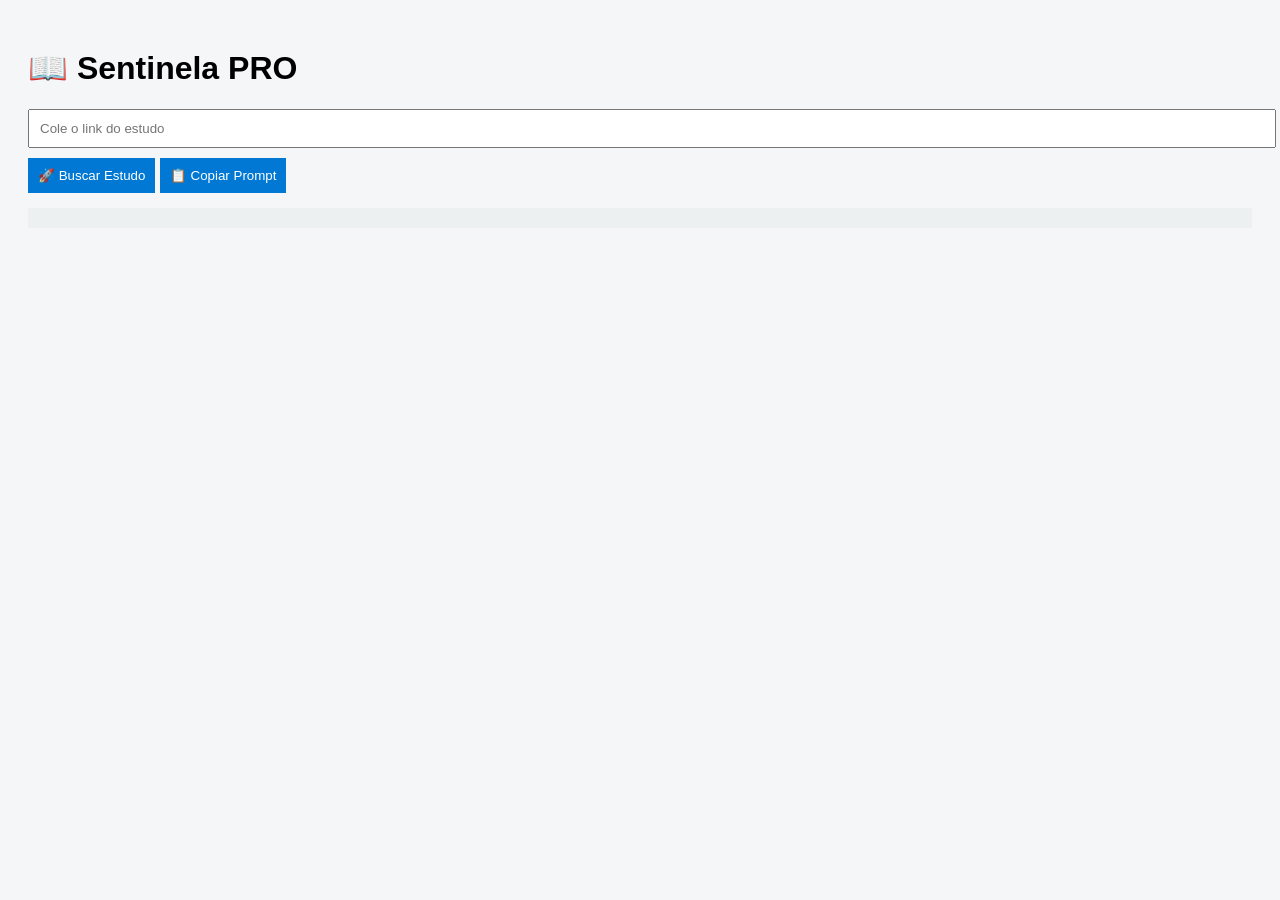
==== index.html @ 5e66b0d7 "Add files via upload" ====
<!DOCTYPE html>
<html lang="pt-BR">
<head>
  <meta charset="UTF-8">
  <title>Sentinela PRO</title>
  <link rel="stylesheet" href="style.css">
</head>
<body>

<h1>📖 Sentinela PRO</h1>

<input type="text" id="link" placeholder="Cole o link do estudo">

<button onclick="buscar()">🚀 Buscar Estudo</button>
<button onclick="copiar()">📋 Copiar Prompt</button>

<pre id="resultado"></pre>

<script src="script.js"></script>
</body>
</html>
---- style.css ----
body {
  font-family: Arial;
  padding: 20px;
  background: #f4f6f8;
}

input {
  width: 100%;
  padding: 10px;
}

button {
  margin-top: 10px;
  padding: 10px;
  background: #0078d4;
  color: white;
  border: none;
}

pre {
  background: #ecf0f1;
  padding: 10px;
  margin-top: 15px;
  white-space: pre-wrap;
}
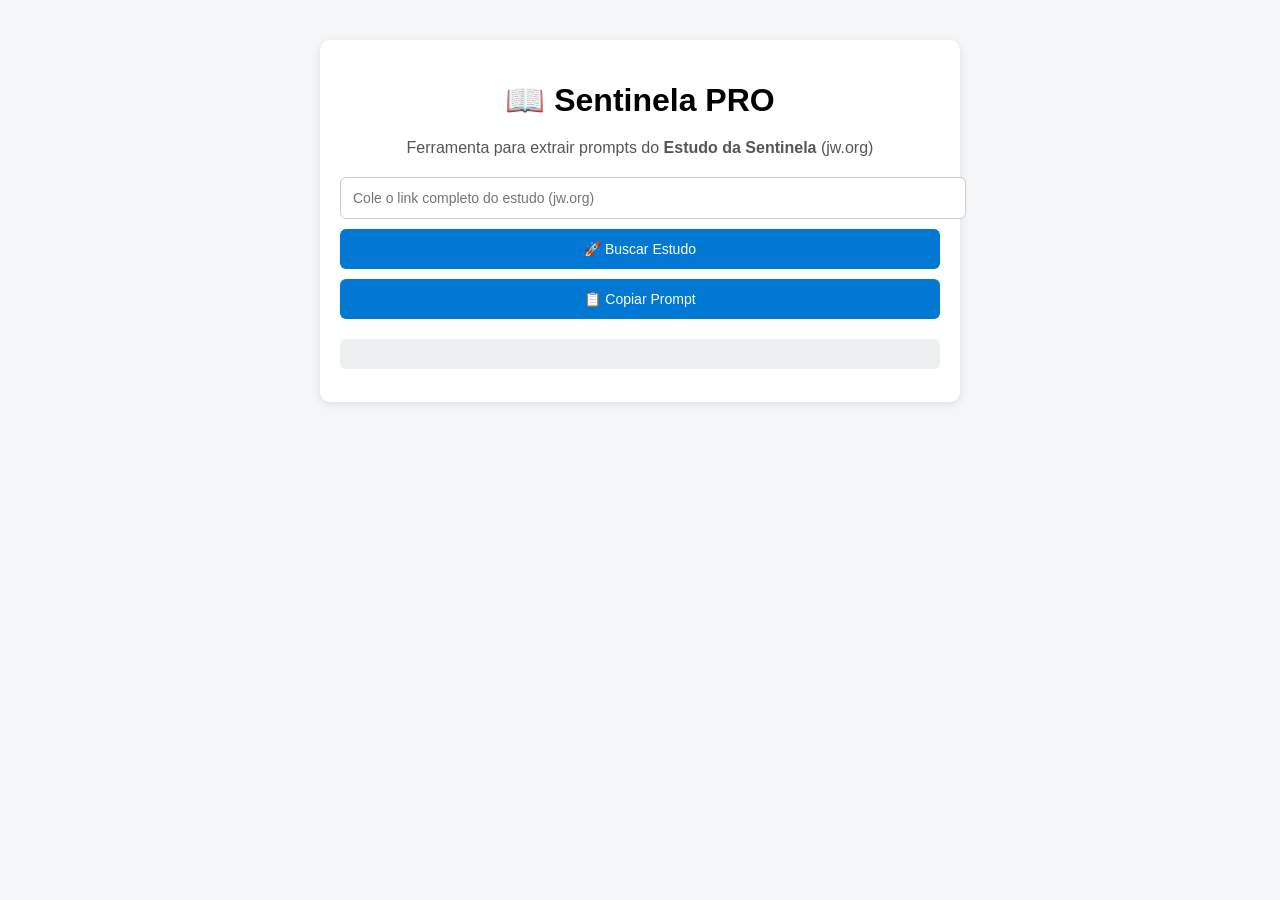
==== commit bcdfb601: "Update index.html" ====
--- a/index.html
+++ b/index.html
@@ -2,20 +2,36 @@
 <html lang="pt-BR">
 <head>
   <meta charset="UTF-8">
+  <meta name="viewport" content="width=device-width, initial-scale=1.0">
   <title>Sentinela PRO</title>
   <link rel="stylesheet" href="style.css">
 </head>
+
 <body>
 
-<h1>📖 Sentinela PRO</h1>
+  <main class="container">
 
-<input type="text" id="link" placeholder="Cole o link do estudo">
+    <h1>📖 Sentinela PRO</h1>
+    <p style="text-align:center; color:#555; margin-bottom:20px;">
+      Ferramenta para extrair prompts do <strong>Estudo da Sentinela</strong> (jw.org)
+    </p>
 
-<button onclick="buscar()">🚀 Buscar Estudo</button>
-<button onclick="copiar()">📋 Copiar Prompt</button>
+    <div class="input-area">
+      <input type="text" id="link" placeholder="Cole o link completo do estudo (jw.org)">
+    </div>
 
-<pre id="resultado"></pre>
+    <div class="buttons">
+      <button onclick="buscar()">🚀 Buscar Estudo</button>
+      <button onclick="copiar()">📋 Copiar Prompt</button>
+    </div>
 
-<script src="script.js"></script>
+    <div class="resultado-area">
+      <pre id="resultado"></pre>
+    </div>
+
+  </main>
+
+  <script src="script.js"></script>
+
 </body>
-</html>+</html>
--- a/style.css
+++ b/style.css
@@ -1,25 +1,57 @@
 body {
-  font-family: Arial;
-  padding: 20px;
+  font-family: Arial, sans-serif;
   background: #f4f6f8;
+  margin: 0;
 }
 
+/* Container central */
+.container {
+  max-width: 600px;
+  margin: 40px auto;
+  padding: 20px;
+  background: white;
+  border-radius: 10px;
+  box-shadow: 0 2px 10px rgba(0,0,0,0.1);
+}
+
+/* Título */
+h1 {
+  text-align: center;
+  margin-bottom: 20px;
+}
+
+/* Input */
 input {
   width: 100%;
-  padding: 10px;
+  padding: 12px;
+  border-radius: 6px;
+  border: 1px solid #ccc;
+  font-size: 14px;
 }
 
+/* Botões */
 button {
   margin-top: 10px;
-  padding: 10px;
+  padding: 12px;
+  width: 100%;
   background: #0078d4;
   color: white;
   border: none;
+  border-radius: 6px;
+  cursor: pointer;
+  font-size: 14px;
 }
 
+/* Efeito hover 🔥 */
+button:hover {
+  background: #005fa3;
+}
+
+/* Área resultado */
 pre {
   background: #ecf0f1;
-  padding: 10px;
-  margin-top: 15px;
+  padding: 15px;
+  margin-top: 20px;
   white-space: pre-wrap;
-}+  border-radius: 6px;
+}
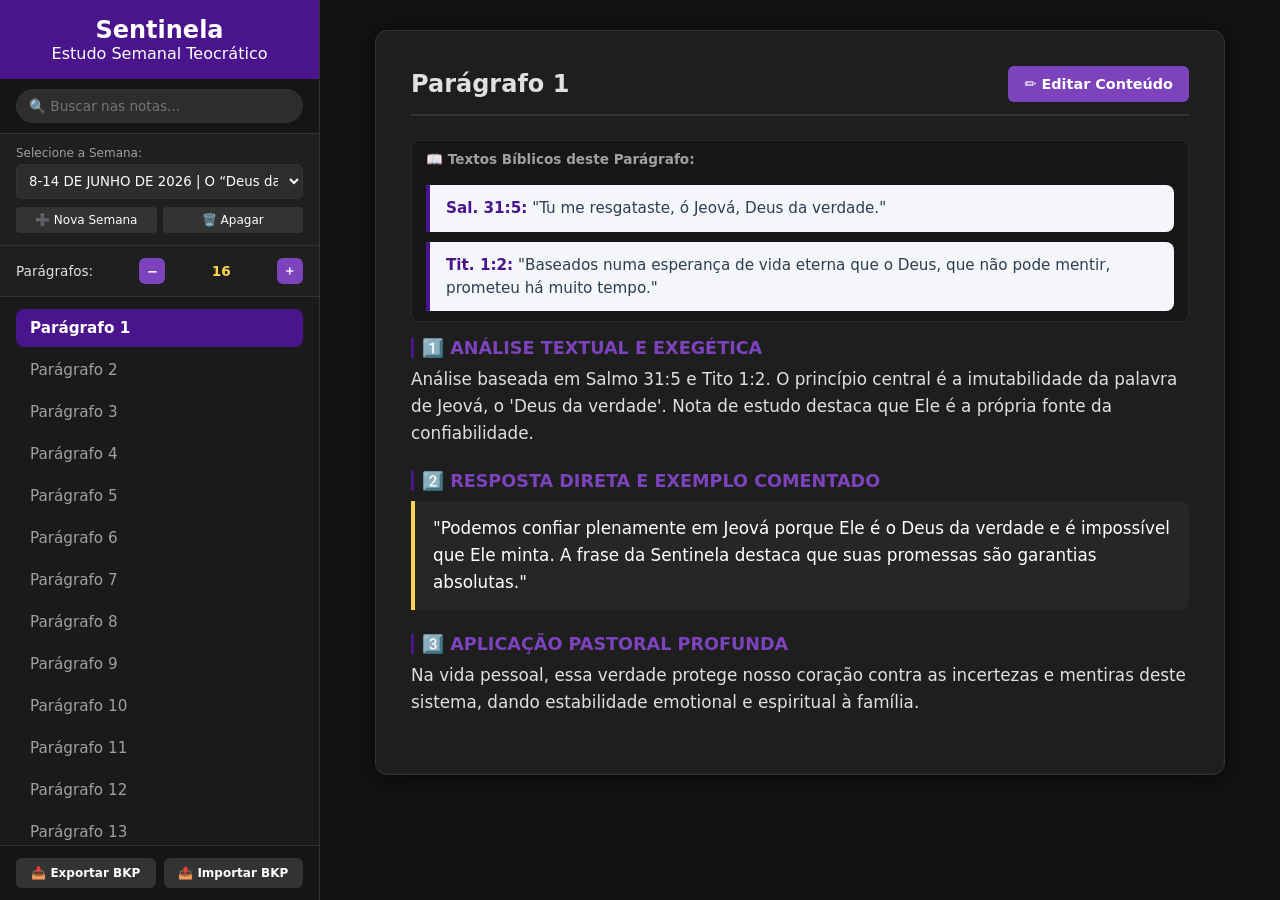
==== commit 29460ee3: "Add files via upload" ====
--- a/index.html
+++ b/index.html
@@ -1,37 +1,180 @@
-<!DOCTYPE html>
-<html lang="pt-BR">
-<head>
-  <meta charset="UTF-8">
-  <meta name="viewport" content="width=device-width, initial-scale=1.0">
-  <title>Sentinela PRO</title>
-  <link rel="stylesheet" href="style.css">
-</head>
-
-<body>
-
-  <main class="container">
-
-    <h1>📖 Sentinela PRO</h1>
-    <p style="text-align:center; color:#555; margin-bottom:20px;">
-      Ferramenta para extrair prompts do <strong>Estudo da Sentinela</strong> (jw.org)
-    </p>
-
-    <div class="input-area">
-      <input type="text" id="link" placeholder="Cole o link completo do estudo (jw.org)">
-    </div>
-
-    <div class="buttons">
-      <button onclick="buscar()">🚀 Buscar Estudo</button>
-      <button onclick="copiar()">📋 Copiar Prompt</button>
-    </div>
-
-    <div class="resultado-area">
-      <pre id="resultado"></pre>
-    </div>
-
-  </main>
-
-  <script src="script.js"></script>
-
-</body>
-</html>
+<!DOCTYPE html>
+<html lang="pt-BR">
+<head>
+    <meta charset="UTF-8">
+    <meta name="viewport" content="width=device-width, initial-scale=1.0">
+    <title>Gerenciador Supremo da Sentinela com Links Bíblicos</title>
+    <link rel="stylesheet" href="style.css">
+</head>
+<body>
+    <div class="app-container">
+        <!-- Menu Lateral -->
+        <aside class="sidebar">
+            <div class="sidebar-header">
+                <h2>Sentinela</h2>
+                <p>Estudo Semanal Teocrático</p>
+            </div>
+            
+            <!-- Busca Integrada -->
+            <div class="search-box">
+                <input type="text" id="input-search" placeholder="🔍 Buscar nas notas...">
+            </div>
+            
+            <!-- Controle de Semanas -->
+            <div class="weeks-manager">
+                <label for="select-week">Selecione a Semana:</label>
+                <select id="select-week">
+                    <!-- Gerado Dinamicamente -->
+                </select>
+                <div class="week-actions">
+                    <button id="btn-add-week" class="btn-action">➕ Nova Semana</button>
+                    <button id="btn-del-week" class="btn-action btn-action-danger">🗑️ Apagar</button>
+                </div>
+            </div>
+
+            <!-- Controle de Parágrafos da Semana -->
+            <div class="paragraphs-count-control">
+                <span>Parágrafos:</span>
+                <button id="btn-remove-p" class="btn-p-step">−</button>
+                <span id="label-total-p">0</span>
+                <button id="btn-add-p" class="btn-p-step">＋</button>
+            </div>
+            
+            <!-- Links dos Parágrafos -->
+            <nav class="sidebar-menu">
+                <ul id="paragraph-list">
+                    <!-- Gerado dinamicamente -->
+                </ul>
+                <ul class="special-menu">
+                    <li><a href="#" class="nav-link special-link" id="link-recap">📋 Recapitulação Final</a></li>
+                </ul>
+            </nav>
+
+            <!-- Ações de Backup Geral -->
+            <div class="backup-zone">
+                <button id="btn-export" class="btn btn-secondary">📥 Exportar BKP</button>
+                <button id="btn-import" class="btn btn-secondary">📤 Importar BKP</button>
+                <input type="file" id="import-file" accept=".json" style="display: none;">
+            </div>
+        </aside>
+
+        <!-- Área de Conteúdo Principal -->
+        <main class="content-area">
+            <!-- 1. MODO DE VISUALIZAÇÃO -->
+            <article id="view-mode" class="content-card">
+                <div class="card-header">
+                    <h2 id="view-title">Parágrafo X</h2>
+                    <button id="btn-edit-mode" class="btn btn-primary">✏️ Editar Conteúdo</button>
+                </div>
+                
+                <!-- Painel de Referências Bíblicas Rápidas -->
+                <div id="view-bible-container" class="bible-references-box hidden">
+                    <span class="bible-label">📖 Textos Bíblicos deste Parágrafo:</span>
+                    <div id="view-bible-badges"></div>
+                </div>
+
+                <!-- Imagem e seu Comentário Exclusivo -->
+                <div id="view-image-container" class="paragraph-image-box hidden">
+                    <img id="view-paragraph-img" src="" alt="Ilustração do parágrafo">
+                    <div id="view-image-comment" class="image-comment-text"></div>
+                </div>
+
+                <!-- Tags de Parágrafos Vinculados -->
+                <div id="view-linked-box" class="linked-badge-container hidden">
+                    <span class="linked-label">🔗 Parágrafos Relacionados:</span>
+                    <div id="view-linked-badges"></div>
+                </div>
+
+                <div id="view-html-content">
+                    <!-- Conteúdo dinâmico -->
+                </div>
+            </article>
+
+            <!-- 2. MODO DE EDIÇÃO (FORMULÁRIO) -->
+            <article id="edit-mode" class="content-card hidden">
+                <div class="card-header">
+                    <h2>Editando <span id="edit-paragraph-num">X</span></h2>
+                    <div class="header-buttons">
+                        <button id="btn-save" class="btn btn-success">💾 Salvar</button>
+                        <button id="btn-cancel" class="btn btn-danger">❌ Cancelar</button>
+                    </div>
+                </div>
+                
+                <form id="edit-form" onsubmit="event.preventDefault();">
+                    <div id="fields-paragraph-only">
+                        <div class="form-row">
+                            <div class="form-group flex-2">
+                                <label for="input-image-url">🖼️ Link da Imagem (JW.org):</label>
+                                <input type="url" id="input-image-url" placeholder="https://assets.jw.org/...">
+                            </div>
+                            <div class="form-group flex-1">
+                                <label for="input-linked-p">🔗 Vincular a outro Parágrafo:</label>
+                                <input type="text" id="input-linked-p" placeholder="Ex: 3, 5, 12">
+                            </div>
+                        </div>
+
+                        <!-- Campo: Painel de Textos Rápidos -->
+                        <div class="form-group">
+                            <label for="input-bible-refs">📖 TEXTOS BÍBLICOS DO PARÁGRAFO (Separe por vírgulas):</label>
+                            <input type="text" id="input-bible-refs" placeholder="Ex: Salmo 34:18, 2 Corintios 12:9, Tiago 1:2">
+                        </div>
+
+                        <div class="form-group">
+                            <label for="input-image-comment">💬 COMENTÁRIO EXCLUSIVO DA IMAGEM / ILUSTRAÇÃO:</label>
+                            <textarea id="input-image-comment" rows="2" placeholder="O que responder sobre esta imagem específica?"></textarea>
+                        </div>
+
+                        <div class="form-group">
+                            <label for="input-textual">1️⃣ ANÁLISE TEXTUAL E EXEGÉTICA (Notas dos links bíblicos):</label>
+                            <textarea id="input-textual" rows="4"></textarea>
+                        </div>
+                        
+                        <div class="form-group">
+                            <label for="input-resposta">2️⃣ RESPOSTA DIRETA (Comentário sintetizado para levantar a mão):</label>
+                            <textarea id="input-resposta" rows="3" maxlength="400"></textarea>
+                            <span id="char-counter" class="counter-text">0 / 400 caracteres</span>
+                        </div>
+                        
+                        <div class="form-group">
+                            <label for="input-pastoral">3️⃣ APLICAÇÃO PASTORAL PROFUNDA:</label>
+                            <textarea id="input-pastoral" rows="4"></textarea>
+                        </div>
+                    </div>
+
+                    <!-- Campo: Painel de Textos Rápidos -->
+                    <div class="form-group">
+                        <label for="input-bible-refs">📖 TEXTOS BÍBLICOS DO PARÁGRAFO (Separe por vírgulas):</label>
+                        <input type="text" id="input-bible-refs" placeholder="Ex: Salmo 34:18, 2 Coríntios 12:9, Tiago 1:2">
+                    </div>
+
+                    <!-- NOVO CAMPO ADICIONADO ABAIXO -->
+                    <div class="form-group">
+                        <label for="input-bible-transcription">✍️ TRANSCRIÇÃO DA TNM DE ESTUDO (Opcional - Caso use um texto novo):</label>
+                        <textarea id="input-bible-transcription" rows="2" placeholder="Se colocou um texto novo acima, cole a transcrição fiel dele aqui..."></textarea>
+                    </div>
+
+                    <!-- Campos exclusivos da Recapitulação -->
+                    <div id="fields-recap-only" class="hidden">
+                        <div class="form-group recap-group">
+                            <label>❓ PERGUNTA DE RECAPITULAÇÃO 1:</label>
+                            <input type="text" id="recap-q1" placeholder="Digite a pergunta de recapitulação 1">
+                            <textarea id="recap-a1" rows="3" placeholder="Sua resposta condensada para a pergunta 1..."></textarea>
+                        </div>
+                        <div class="form-group recap-group">
+                            <label>❓ PERGUNTA DE RECAPITULAÇÃO 2:</label>
+                            <input type="text" id="recap-q2" placeholder="Digite a pergunta de recapitulação 2">
+                            <textarea id="recap-a2" rows="3" placeholder="Sua resposta condensada para a pergunta 2..."></textarea>
+                        </div>
+                        <div class="form-group recap-group">
+                            <label>❓ PERGUNTA DE RECAPITULAÇÃO 3:</label>
+                            <input type="text" id="recap-q3" placeholder="Digite a pergunta de recapitulação 3">
+                            <textarea id="recap-a3" rows="3" placeholder="Sua resposta condensada para a pergunta 3..."></textarea>
+                        </div>
+                    </div>
+                </form>
+            </article>
+        </main>
+    </div>
+    <script src="script.js"></script>
+</body>
+</html>
--- a/style.css
+++ b/style.css
@@ -1,57 +1,152 @@
-body {
-  font-family: Arial, sans-serif;
-  background: #f4f6f8;
-  margin: 0;
-}
-
-/* Container central */
-.container {
-  max-width: 600px;
-  margin: 40px auto;
-  padding: 20px;
-  background: white;
-  border-radius: 10px;
-  box-shadow: 0 2px 10px rgba(0,0,0,0.1);
-}
-
-/* Título */
-h1 {
-  text-align: center;
-  margin-bottom: 20px;
-}
-
-/* Input */
-input {
-  width: 100%;
-  padding: 12px;
-  border-radius: 6px;
-  border: 1px solid #ccc;
-  font-size: 14px;
-}
-
-/* Botões */
-button {
-  margin-top: 10px;
-  padding: 12px;
-  width: 100%;
-  background: #0078d4;
-  color: white;
-  border: none;
-  border-radius: 6px;
-  cursor: pointer;
-  font-size: 14px;
-}
-
-/* Efeito hover 🔥 */
-button:hover {
-  background: #005fa3;
-}
-
-/* Área resultado */
-pre {
-  background: #ecf0f1;
-  padding: 15px;
-  margin-top: 20px;
-  white-space: pre-wrap;
-  border-radius: 6px;
-}
+:root {
+    --primary-color: #4a148c;
+    --primary-light: #7c43bd;
+    --bg-dark: #121212;
+    --bg-card: #1e1e1e;
+    --bg-sidebar: #1a1a1a;
+    --text-main: #e0e0e0;
+    --text-muted: #a0a0a0;
+    --accent: #ffd54f;
+    --quote-bg: #262626;
+    --border-color: #333333;
+    --success: #2e7d32;
+    --danger: #c62828;
+    --input-bg: #2d2d2d;
+    --bible-blue: #1565c0;
+}
+
+* { margin: 0; padding: 0; box-sizing: border-box; font-family: 'Segoe UI', system-ui, sans-serif; }
+body { background-color: var(--bg-dark); color: var(--text-main); display: flex; height: 100vh; overflow: hidden; }
+.app-container { display: flex; width: 100%; height: 100%; }
+
+/* Sidebar */
+.sidebar { width: 320px; background-color: var(--bg-sidebar); border-right: 1px solid var(--border-color); display: flex; flex-direction: column; }
+.sidebar-header { padding: 16px; background-color: var(--primary-color); color: #ffffff; text-align: center; }
+.search-box { padding: 10px 16px; background-color: #151515; border-bottom: 1px solid var(--border-color); }
+#input-search { width: 100%; padding: 8px 12px; background-color: var(--input-bg); border: 1px solid var(--border-color); border-radius: 20px; color: #fff; font-size: 0.85rem; }
+.weeks-manager, .paragraphs-count-control { padding: 12px 16px; border-bottom: 1px solid var(--border-color); background-color: #1f1f1f; }
+.weeks-manager label { display: block; font-size: 0.75rem; color: var(--text-muted); margin-bottom: 4px; }
+#select-week { width: 100%; padding: 8px; background-color: var(--input-bg); color: #fff; border: 1px solid var(--border-color); border-radius: 6px; }
+.week-actions { display: flex; gap: 6px; margin-top: 8px; }
+.btn-action { flex: 1; background-color: #333; color: #fff; border: none; padding: 6px; border-radius: 4px; font-size: 0.75rem; cursor: pointer; transition: 0.2s; }
+.btn-action:hover { background-color: #444; }
+.btn-action-danger:hover { background-color: var(--danger); }
+.paragraphs-count-control { display: flex; align-items: center; justify-content: space-between; font-size: 0.85rem; }
+.btn-p-step { background-color: var(--primary-light); color: white; border: none; width: 26px; height: 26px; border-radius: 6px; font-weight: bold; cursor: pointer; }
+#label-total-p { font-weight: bold; color: var(--accent); }
+
+.sidebar-menu { flex: 1; overflow-y: auto; padding: 8px 0; }
+.sidebar-menu ul { list-style: none; }
+.sidebar-menu li { margin: 4px 16px; }
+.special-menu { border-top: 1px solid var(--border-color); margin-top: 10px; padding-top: 10px; }
+
+.nav-link { display: block; padding: 10px 14px; color: var(--text-muted); text-decoration: none; border-radius: 8px; font-size: 0.95rem; transition: 0.2s; }
+.nav-link:hover { background-color: #262626; color: #fff; }
+.nav-link.active { background-color: var(--primary-color); color: #ffffff; font-weight: bold; }
+.special-link { background-color: #25183a; color: #d1b3ff; border: 1px dashed var(--primary-light); }
+.special-link:hover { background-color: var(--primary-color); color: #fff; }
+
+/* Imagens e Comentários das Imagens */
+.paragraph-image-box { width: 100%; border-radius: 8px; margin-bottom: 20px; border: 1px solid var(--border-color); background-color: #0d0d0d; padding: 12px; text-align: center;}
+.paragraph-image-box img { max-width: 100%; max-height: 280px; object-fit: contain; border-radius: 4px; }
+.image-comment-text { background: #221a2e; border-left: 3px solid var(--accent); padding: 10px; margin-top: 10px; font-size: 0.95rem; text-align: left; color: #eee; border-radius: 0 4px 4px 0; font-style: italic;}
+
+/* Badges Dinâmicos (Bíblia e Interligações) */
+.bible-references-box, .linked-badge-container { display: flex; align-items: center; flex-wrap: wrap; gap: 8px; margin-bottom: 16px; padding: 10px 14px; background: #161616; border-radius: 8px; border: 1px solid #2a2a2a; }
+.bible-label, .linked-label { font-size: 0.85rem; color: var(--text-muted); font-weight: bold; }
+.bible-badge { background: var(--bible-blue); color: #fff; padding: 3px 10px; border-radius: 6px; font-size: 0.8rem; font-weight: 600; font-style: normal; }
+.p-badge { background: var(--primary-light); color: #fff; padding: 3px 10px; border-radius: 6px; font-size: 0.8rem; font-weight: bold; cursor: pointer; transition: 0.2s; }
+.p-badge:hover { background: var(--accent); color: #000; }
+
+/* Formulário de Edição */
+.form-row { display: flex; gap: 12px; }
+.flex-1 { flex: 1; }
+.flex-2 { flex: 2; }
+input[type="text"], input[type="url"] { width: 100%; background-color: var(--input-bg); border: 1px solid var(--border-color); color: #fff; padding: 10px; border-radius: 8px; font-size: 0.95rem; }
+input:focus, textarea:focus { outline: none; border-color: var(--primary-light); }
+.recap-group { background: #1a1525; padding: 16px; border-radius: 8px; border-left: 4px solid var(--primary-light); margin-bottom: 16px; }
+
+/* Área Principal */
+.content-area { flex: 1; padding: 30px; overflow-y: auto; }
+.content-card { max-width: 850px; margin: 0 auto; background-color: var(--bg-card); padding: 35px; border-radius: 12px; border: 1px solid var(--border-color); box-shadow: 0 4px 20px rgba(0,0,0,0.5); }
+.card-header { display: flex; justify-content: space-between; align-items: center; margin-bottom: 24px; border-bottom: 2px solid var(--border-color); padding-bottom: 12px; }
+
+/* Botões */
+.btn { padding: 10px 16px; border: none; border-radius: 6px; cursor: pointer; font-weight: 600; font-size: 0.9rem; color: #fff; transition: 0.2s; }
+.btn-primary { background-color: var(--primary-light); }
+.btn-primary:hover { background-color: var(--primary-color); }
+.btn-success { background-color: var(--success); }
+.btn-danger { background-color: var(--danger); }
+.btn-secondary { background-color: #333; }
+
+.form-group { margin-bottom: 16px; }
+.form-group label { display: block; margin-bottom: 6px; font-weight: bold; color: var(--primary-light); font-size: 0.85rem; }
+textarea { width: 100%; background-color: var(--input-bg); border: 1px solid var(--border-color); border-radius: 8px; color: var(--text-main); padding: 12px; font-size: 1rem; resize: vertical; line-height: 1.5; }
+.counter-text { font-size: 0.75rem; color: var(--text-muted); display: block; margin-top: 4px; text-align: right; }
+
+.view-section { margin-bottom: 24px; }
+.view-section h3 { color: var(--primary-light); margin-bottom: 8px; font-size: 1.1rem; border-left: 3px solid var(--primary-color); padding-left: 8px; }
+.view-section p { font-size: 1.05rem; line-height: 1.6; color: #e0e0e0; }
+.view-section blockquote { background-color: var(--quote-bg); border-left: 4px solid var(--accent); padding: 14px 18px; margin: 10px 0; border-radius: 0 8px 8px 0; font-style: normal; font-size: 1.05rem; line-height: 1.6; color: #fff; }
+
+.backup-zone { display: flex; gap: 8px; padding: 12px 16px; background-color: #151515; border-top: 1px solid var(--border-color); }
+.backup-zone .btn { flex: 1; font-size: 0.75rem; padding: 8px; }
+.hidden { display: none !important; }
+
+/* Adicione ou substitua a classe .bible-badge no seu style.css por esta para dar feedback visual de clique */
+.bible-badge {
+    background: var(--bible-blue);
+    color: #fff;
+    padding: 4px 12px;
+    border-radius: 6px;
+    font-size: 0.8rem;
+    font-weight: 600;
+    font-style: normal;
+    cursor: pointer;
+    text-decoration: none;
+    display: inline-flex;
+    align-items: center;
+    gap: 4px;
+    transition: all 0.2s ease;
+    border: 1px solid transparent;
+}
+
+.bible-badge:hover {
+    background-color: #1e88e5;
+    box-shadow: 0 2px 8px rgba(21, 101, 192, 0.4);
+    transform: translateY(-1px);
+}
+
+.bible-badge:active {
+    transform: translateY(1px);
+}
+
+/* Container de Leitura da Bíblia Integrada */
+.bible-text-display {
+    background-color: #f4f6f9;
+    border-left: 4px solid #4a148c; /* Roxo Teocrático */
+    padding: 12px 16px;
+    margin-top: 10px;
+    border-radius: 0 8px 8px 0;
+    font-size: 0.95rem;
+    color: #2c3e50;
+    line-height: 1.5;
+}
+
+.bible-text-display strong {
+    color: #4a148c;
+}
+
+/* Badge interno estático */
+.bible-badge {
+    background: #4a148c;
+    color: #fff;
+    padding: 6px 14px;
+    border-radius: 20px;
+    font-size: 0.85rem;
+    font-weight: bold;
+    display: inline-flex;
+    margin-right: 8px;
+    margin-bottom: 8px;
+    box-shadow: 0 2px 4px rgba(0,0,0,0.1);
+}
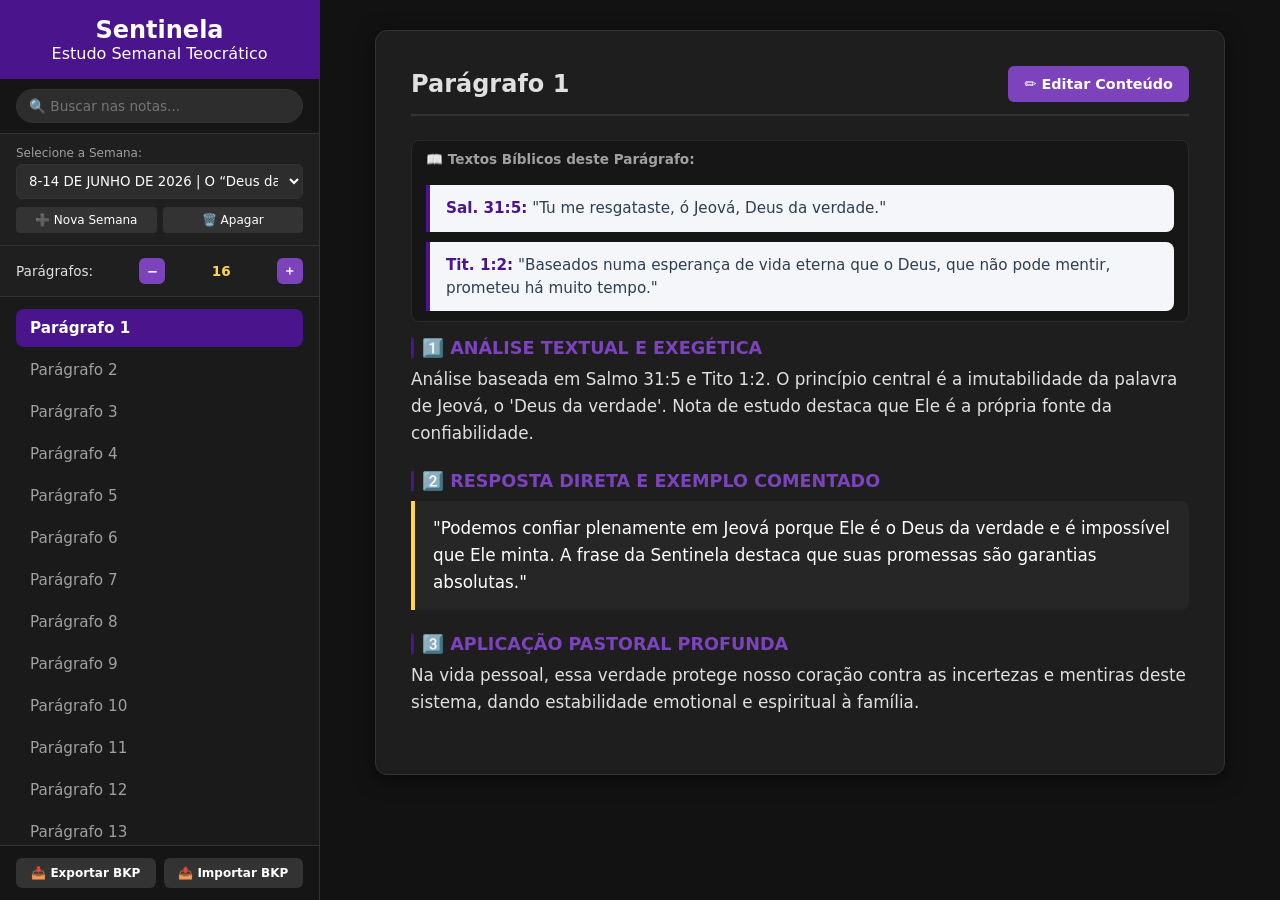
==== commit 9eb9eb23: "Update index.html" ====
--- a/index.html
+++ b/index.html
@@ -103,6 +103,7 @@
                 <form id="edit-form" onsubmit="event.preventDefault();">
                     <div id="fields-paragraph-only">
                         <div class="form-row">
+
                             <div class="form-group flex-2">
                                 <label for="input-image-url">🖼️ Link da Imagem (JW.org):</label>
                                 <input type="url" id="input-image-url" placeholder="https://assets.jw.org/...">
@@ -131,26 +132,37 @@
                         
                         <div class="form-group">
                             <label for="input-resposta">2️⃣ RESPOSTA DIRETA (Comentário sintetizado para levantar a mão):</label>
-                            <textarea id="input-resposta" rows="3" maxlength="400"></textarea>
-                            <span id="char-counter" class="counter-text">0 / 400 caracteres</span>
+                            <textarea id="input-resposta" rows="3" maxlength="6000"></textarea>
+                            <span id="char-counter" class="counter-text">0 / 6000 caracteres</span>
                         </div>
                         
                         <div class="form-group">
                             <label for="input-pastoral">3️⃣ APLICAÇÃO PASTORAL PROFUNDA:</label>
                             <textarea id="input-pastoral" rows="4"></textarea>
                         </div>
+                            <!-- ... código anterior do card-header ... -->
+                            <form id="edit-form" onsubmit="event.preventDefault();">
+                                <div id="fields-paragraph-only">
+                                    <!-- NOVO CAMPO DE IDENTIFICAÇÃO ADICIONADO AQUI -->
+                                    <div class="form-group">
+                                        <label for="input-paragraph-key">✍️ IDENTIFICAÇÃO DO PARÁGRAFO (Permite conjunções):</label>
+                                        <input type="text" id="input-paragraph-key" placeholder="Ex: 1, 1 e 2, 5-7">
+                                    </div>
+
+                                    <div class="form-row">
+                                        <div class="form-group flex-2">
+                            <!-- ... restante do formulário continua igual ... -->                        
                     </div>
 
-                    <!-- Campo: Painel de Textos Rápidos -->
+                            <!-- Substitua os antigos campos de Bíblia por este bloco: -->
                     <div class="form-group">
-                        <label for="input-bible-refs">📖 TEXTOS BÍBLICOS DO PARÁGRAFO (Separe por vírgulas):</label>
-                        <input type="text" id="input-bible-refs" placeholder="Ex: Salmo 34:18, 2 Coríntios 12:9, Tiago 1:2">
-                    </div>
-
-                    <!-- NOVO CAMPO ADICIONADO ABAIXO -->
-                    <div class="form-group">
-                        <label for="input-bible-transcription">✍️ TRANSCRIÇÃO DA TNM DE ESTUDO (Opcional - Caso use um texto novo):</label>
-                        <textarea id="input-bible-transcription" rows="2" placeholder="Se colocou um texto novo acima, cole a transcrição fiel dele aqui..."></textarea>
+                        <label>📖 TEXTOS BÍBLICOS DO PARÁGRAFO:</label>
+                        <div id="dynamic-bible-fields-container">
+                            <!-- Os campos de texto serão gerados dinamicamente via JS -->
+                        </div>
+                        <button type="button" id="btn-add-bible-field" class="btn btn-secondary" style="margin-top: 8px; font-size: 0.85rem; padding: 6px 12px;">
+                            ➕ Adicionar Texto Bíblico
+                        </button>
                     </div>
 
                     <!-- Campos exclusivos da Recapitulação -->
@@ -177,4 +189,4 @@
     </div>
     <script src="script.js"></script>
 </body>
-</html>+</html>
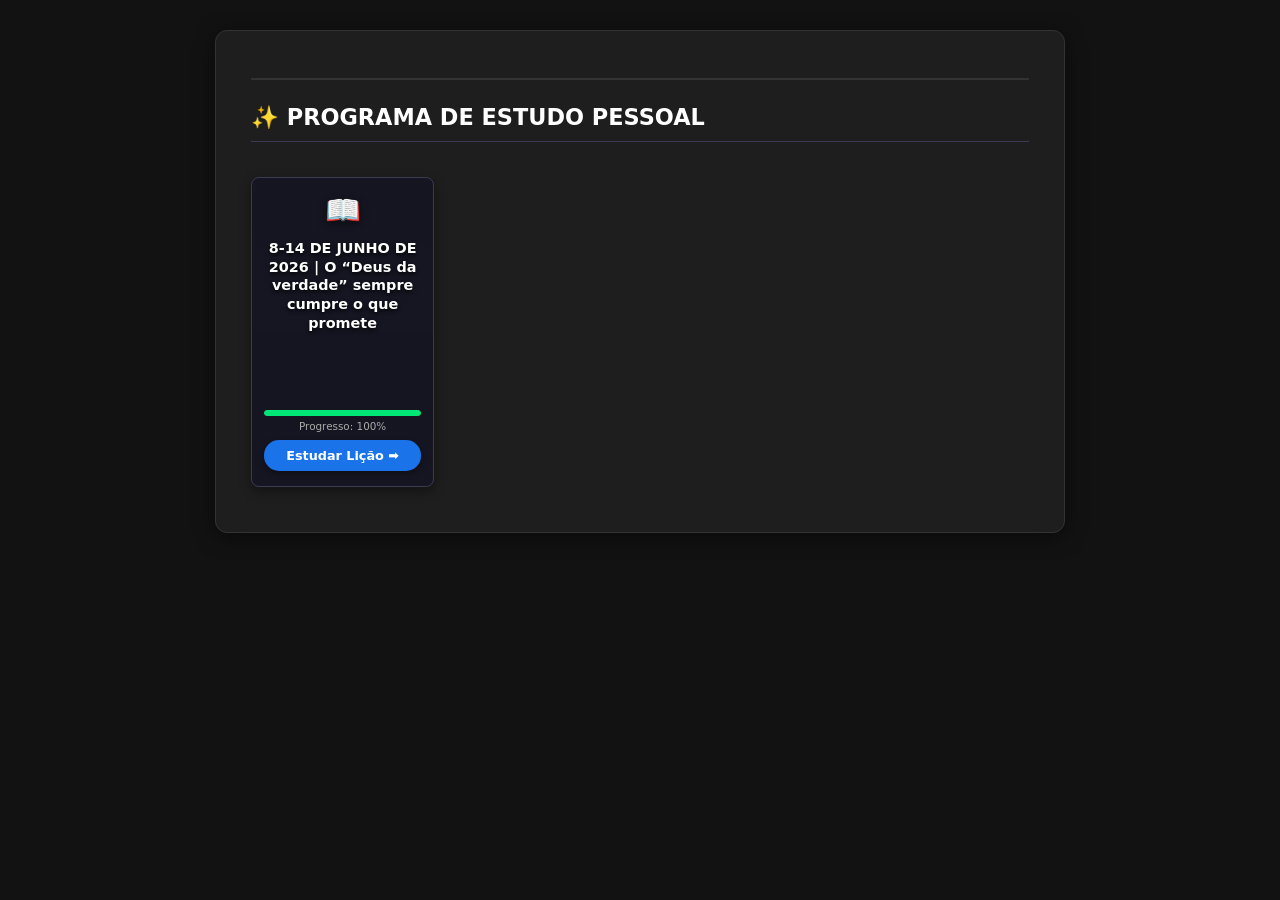
==== commit 19e8776b: "Update index.html" ====
--- a/index.html
+++ b/index.html
@@ -3,6 +3,7 @@
 <head>
     <meta charset="UTF-8">
     <meta name="viewport" content="width=device-width, initial-scale=1.0">
+    <link rel="icon" type="image/png" href="favicon.png">
     <title>Gerenciador Supremo da Sentinela com Links Bíblicos</title>
     <link rel="stylesheet" href="style.css">
 </head>
--- a/style.css
+++ b/style.css
@@ -149,4 +149,4 @@
     margin-right: 8px;
     margin-bottom: 8px;
     box-shadow: 0 2px 4px rgba(0,0,0,0.1);
-}+}
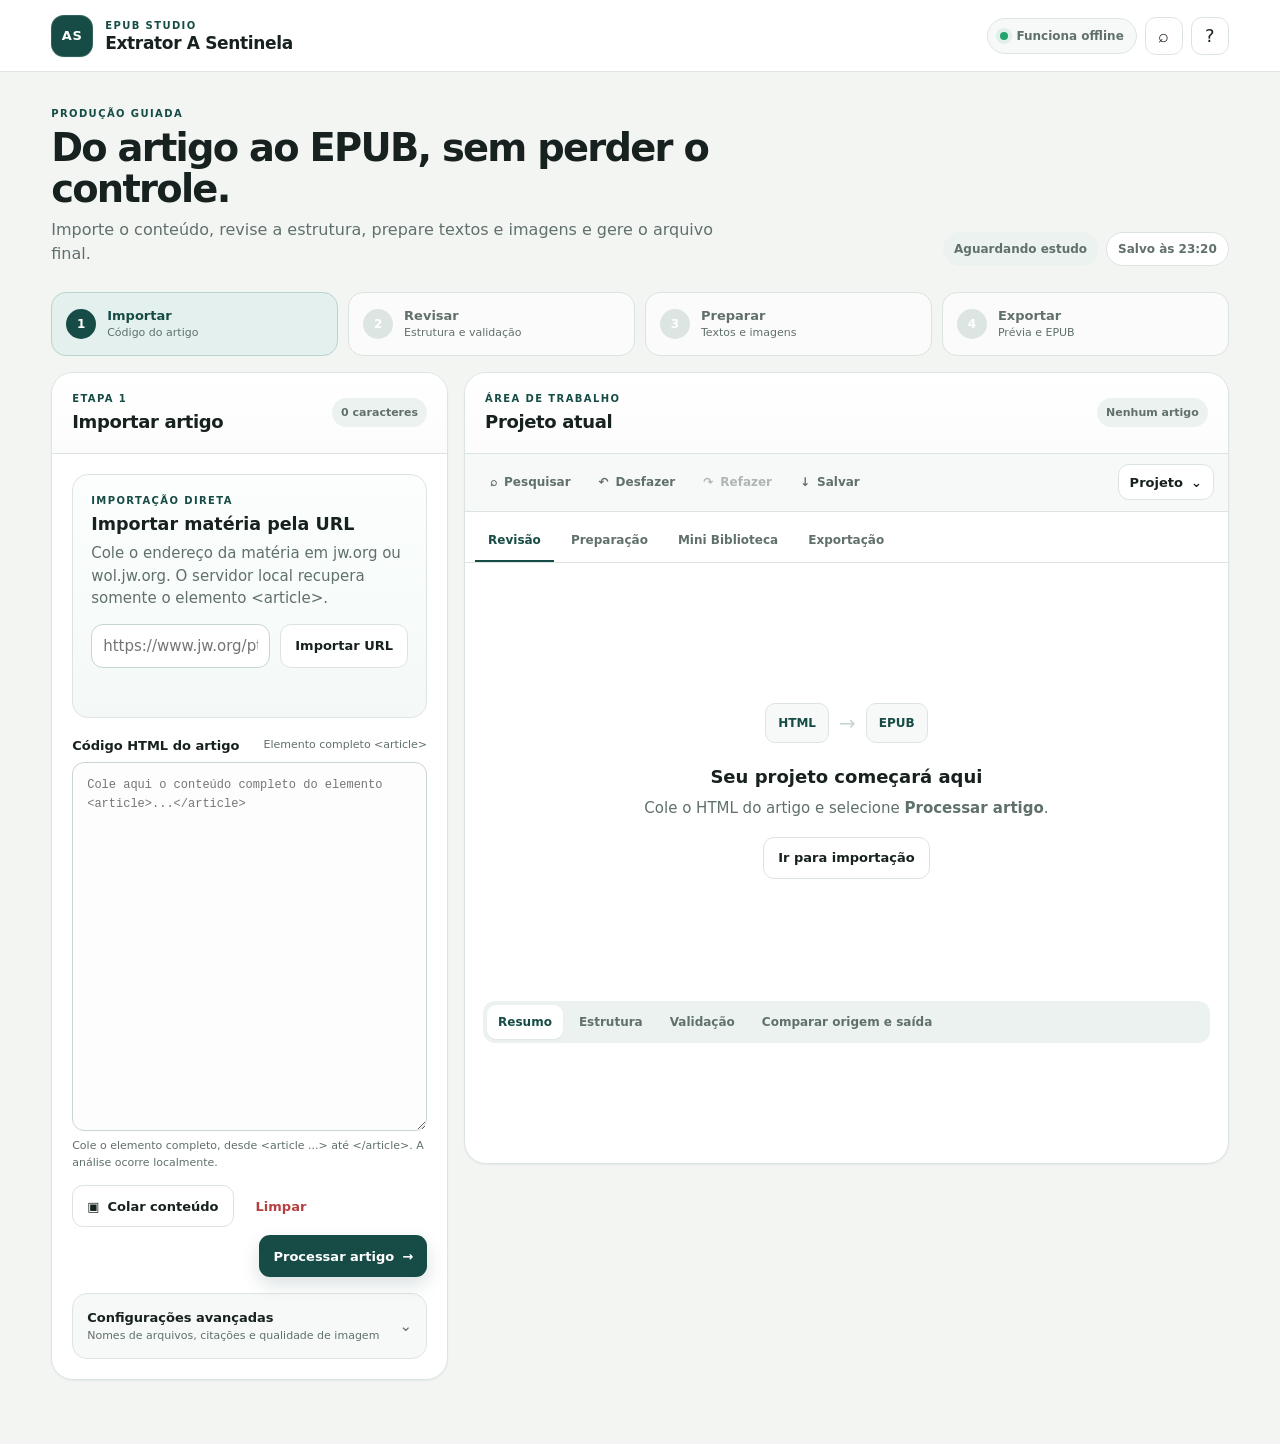
==== commit b8b655a0: "Add files via upload" ====
--- a/index.html
+++ b/index.html
@@ -1,193 +1,442 @@
 <!DOCTYPE html>
 <html lang="pt-BR">
 <head>
-    <meta charset="UTF-8">
-    <meta name="viewport" content="width=device-width, initial-scale=1.0">
-    <link rel="icon" type="image/png" href="favicon.png">
-    <title>Gerenciador Supremo da Sentinela com Links Bíblicos</title>
-    <link rel="stylesheet" href="style.css">
+  <meta charset="UTF-8">
+  <meta name="viewport" content="width=device-width, initial-scale=1, viewport-fit=cover">
+  <meta name="color-scheme" content="light">
+  <meta name="theme-color" content="#123f3a">
+  <meta name="description" content="Ferramenta offline para transformar artigos de A Sentinela em XHTML e EPUB.">
+  <title>Extrator A Sentinela — EPUB Studio</title>
+  <link rel="stylesheet" href="style.css?v=20260726-updates-1235-1">
 </head>
 <body>
-    <div class="app-container">
-        <!-- Menu Lateral -->
-        <aside class="sidebar">
-            <div class="sidebar-header">
-                <h2>Sentinela</h2>
-                <p>Estudo Semanal Teocrático</p>
-            </div>
-            
-            <!-- Busca Integrada -->
-            <div class="search-box">
-                <input type="text" id="input-search" placeholder="🔍 Buscar nas notas...">
-            </div>
-            
-            <!-- Controle de Semanas -->
-            <div class="weeks-manager">
-                <label for="select-week">Selecione a Semana:</label>
-                <select id="select-week">
-                    <!-- Gerado Dinamicamente -->
-                </select>
-                <div class="week-actions">
-                    <button id="btn-add-week" class="btn-action">➕ Nova Semana</button>
-                    <button id="btn-del-week" class="btn-action btn-action-danger">🗑️ Apagar</button>
-                </div>
-            </div>
-
-            <!-- Controle de Parágrafos da Semana -->
-            <div class="paragraphs-count-control">
-                <span>Parágrafos:</span>
-                <button id="btn-remove-p" class="btn-p-step">−</button>
-                <span id="label-total-p">0</span>
-                <button id="btn-add-p" class="btn-p-step">＋</button>
-            </div>
-            
-            <!-- Links dos Parágrafos -->
-            <nav class="sidebar-menu">
-                <ul id="paragraph-list">
-                    <!-- Gerado dinamicamente -->
-                </ul>
-                <ul class="special-menu">
-                    <li><a href="#" class="nav-link special-link" id="link-recap">📋 Recapitulação Final</a></li>
-                </ul>
-            </nav>
-
-            <!-- Ações de Backup Geral -->
-            <div class="backup-zone">
-                <button id="btn-export" class="btn btn-secondary">📥 Exportar BKP</button>
-                <button id="btn-import" class="btn btn-secondary">📤 Importar BKP</button>
-                <input type="file" id="import-file" accept=".json" style="display: none;">
-            </div>
-        </aside>
-
-        <!-- Área de Conteúdo Principal -->
-        <main class="content-area">
-            <!-- 1. MODO DE VISUALIZAÇÃO -->
-            <article id="view-mode" class="content-card">
-                <div class="card-header">
-                    <h2 id="view-title">Parágrafo X</h2>
-                    <button id="btn-edit-mode" class="btn btn-primary">✏️ Editar Conteúdo</button>
-                </div>
-                
-                <!-- Painel de Referências Bíblicas Rápidas -->
-                <div id="view-bible-container" class="bible-references-box hidden">
-                    <span class="bible-label">📖 Textos Bíblicos deste Parágrafo:</span>
-                    <div id="view-bible-badges"></div>
-                </div>
-
-                <!-- Imagem e seu Comentário Exclusivo -->
-                <div id="view-image-container" class="paragraph-image-box hidden">
-                    <img id="view-paragraph-img" src="" alt="Ilustração do parágrafo">
-                    <div id="view-image-comment" class="image-comment-text"></div>
-                </div>
-
-                <!-- Tags de Parágrafos Vinculados -->
-                <div id="view-linked-box" class="linked-badge-container hidden">
-                    <span class="linked-label">🔗 Parágrafos Relacionados:</span>
-                    <div id="view-linked-badges"></div>
-                </div>
-
-                <div id="view-html-content">
-                    <!-- Conteúdo dinâmico -->
-                </div>
-            </article>
-
-            <!-- 2. MODO DE EDIÇÃO (FORMULÁRIO) -->
-            <article id="edit-mode" class="content-card hidden">
-                <div class="card-header">
-                    <h2>Editando <span id="edit-paragraph-num">X</span></h2>
-                    <div class="header-buttons">
-                        <button id="btn-save" class="btn btn-success">💾 Salvar</button>
-                        <button id="btn-cancel" class="btn btn-danger">❌ Cancelar</button>
-                    </div>
-                </div>
-                
-                <form id="edit-form" onsubmit="event.preventDefault();">
-                    <div id="fields-paragraph-only">
-                        <div class="form-row">
-
-                            <div class="form-group flex-2">
-                                <label for="input-image-url">🖼️ Link da Imagem (JW.org):</label>
-                                <input type="url" id="input-image-url" placeholder="https://assets.jw.org/...">
-                            </div>
-                            <div class="form-group flex-1">
-                                <label for="input-linked-p">🔗 Vincular a outro Parágrafo:</label>
-                                <input type="text" id="input-linked-p" placeholder="Ex: 3, 5, 12">
-                            </div>
-                        </div>
-
-                        <!-- Campo: Painel de Textos Rápidos -->
-                        <div class="form-group">
-                            <label for="input-bible-refs">📖 TEXTOS BÍBLICOS DO PARÁGRAFO (Separe por vírgulas):</label>
-                            <input type="text" id="input-bible-refs" placeholder="Ex: Salmo 34:18, 2 Corintios 12:9, Tiago 1:2">
-                        </div>
-
-                        <div class="form-group">
-                            <label for="input-image-comment">💬 COMENTÁRIO EXCLUSIVO DA IMAGEM / ILUSTRAÇÃO:</label>
-                            <textarea id="input-image-comment" rows="2" placeholder="O que responder sobre esta imagem específica?"></textarea>
-                        </div>
-
-                        <div class="form-group">
-                            <label for="input-textual">1️⃣ ANÁLISE TEXTUAL E EXEGÉTICA (Notas dos links bíblicos):</label>
-                            <textarea id="input-textual" rows="4"></textarea>
-                        </div>
-                        
-                        <div class="form-group">
-                            <label for="input-resposta">2️⃣ RESPOSTA DIRETA (Comentário sintetizado para levantar a mão):</label>
-                            <textarea id="input-resposta" rows="3" maxlength="6000"></textarea>
-                            <span id="char-counter" class="counter-text">0 / 6000 caracteres</span>
-                        </div>
-                        
-                        <div class="form-group">
-                            <label for="input-pastoral">3️⃣ APLICAÇÃO PASTORAL PROFUNDA:</label>
-                            <textarea id="input-pastoral" rows="4"></textarea>
-                        </div>
-                            <!-- ... código anterior do card-header ... -->
-                            <form id="edit-form" onsubmit="event.preventDefault();">
-                                <div id="fields-paragraph-only">
-                                    <!-- NOVO CAMPO DE IDENTIFICAÇÃO ADICIONADO AQUI -->
-                                    <div class="form-group">
-                                        <label for="input-paragraph-key">✍️ IDENTIFICAÇÃO DO PARÁGRAFO (Permite conjunções):</label>
-                                        <input type="text" id="input-paragraph-key" placeholder="Ex: 1, 1 e 2, 5-7">
-                                    </div>
-
-                                    <div class="form-row">
-                                        <div class="form-group flex-2">
-                            <!-- ... restante do formulário continua igual ... -->                        
-                    </div>
-
-                            <!-- Substitua os antigos campos de Bíblia por este bloco: -->
-                    <div class="form-group">
-                        <label>📖 TEXTOS BÍBLICOS DO PARÁGRAFO:</label>
-                        <div id="dynamic-bible-fields-container">
-                            <!-- Os campos de texto serão gerados dinamicamente via JS -->
-                        </div>
-                        <button type="button" id="btn-add-bible-field" class="btn btn-secondary" style="margin-top: 8px; font-size: 0.85rem; padding: 6px 12px;">
-                            ➕ Adicionar Texto Bíblico
-                        </button>
-                    </div>
-
-                    <!-- Campos exclusivos da Recapitulação -->
-                    <div id="fields-recap-only" class="hidden">
-                        <div class="form-group recap-group">
-                            <label>❓ PERGUNTA DE RECAPITULAÇÃO 1:</label>
-                            <input type="text" id="recap-q1" placeholder="Digite a pergunta de recapitulação 1">
-                            <textarea id="recap-a1" rows="3" placeholder="Sua resposta condensada para a pergunta 1..."></textarea>
-                        </div>
-                        <div class="form-group recap-group">
-                            <label>❓ PERGUNTA DE RECAPITULAÇÃO 2:</label>
-                            <input type="text" id="recap-q2" placeholder="Digite a pergunta de recapitulação 2">
-                            <textarea id="recap-a2" rows="3" placeholder="Sua resposta condensada para a pergunta 2..."></textarea>
-                        </div>
-                        <div class="form-group recap-group">
-                            <label>❓ PERGUNTA DE RECAPITULAÇÃO 3:</label>
-                            <input type="text" id="recap-q3" placeholder="Digite a pergunta de recapitulação 3">
-                            <textarea id="recap-a3" rows="3" placeholder="Sua resposta condensada para a pergunta 3..."></textarea>
-                        </div>
-                    </div>
-                </form>
-            </article>
-        </main>
-    </div>
-    <script src="script.js"></script>
+  <a class="skip-link" href="#workspace">Ir para a área de trabalho</a>
+
+  <div class="app-shell app">
+    <header class="app-header top">
+      <div class="brand" aria-label="Extrator A Sentinela">
+        <div class="brand-mark" aria-hidden="true">AS</div>
+        <div class="brand-copy">
+          <span class="eyebrow">EPUB STUDIO</span>
+          <h1>Extrator A Sentinela</h1>
+        </div>
+      </div>
+
+      <div class="header-actions">
+        <span class="offline-badge offline" title="Os dados permanecem neste dispositivo">
+          <span class="status-dot" aria-hidden="true"></span>
+          Funciona offline
+        </span>
+        <button type="button" class="icon-button" id="headerSearchButton" aria-label="Pesquisar no projeto" title="Pesquisar no projeto (Ctrl+K)">
+          <span aria-hidden="true">⌕</span>
+        </button>
+        <button type="button" class="icon-button" id="headerHelpButton" aria-label="Abrir ajuda" title="Ajuda">
+          <span aria-hidden="true">?</span>
+        </button>
+      </div>
+    </header>
+
+    <main id="workspace" class="workspace">
+      <section class="hero" aria-labelledby="workspaceTitle">
+        <div>
+          <span class="eyebrow">PRODUÇÃO GUIADA</span>
+          <h2 id="workspaceTitle">Do artigo ao EPUB, sem perder o controle.</h2>
+          <p>Importe o conteúdo, revise a estrutura, prepare textos e imagens e gere o arquivo final.</p>
+        </div>
+        <div class="project-health" aria-label="Estado do projeto">
+          <span id="readyIndicator" class="ready-indicator neutral">Aguardando estudo</span>
+          <span id="autosaveStatus" class="autosave-status" aria-live="polite">Ainda não salvo</span>
+        </div>
+      </section>
+
+      <nav class="workflow-steps" aria-label="Etapas do projeto">
+        <button type="button" class="workflow-step active" data-focus-section="importSection" aria-current="step">
+          <span class="step-number">1</span>
+          <span class="step-copy"><strong>Importar</strong><small>Código do artigo</small></span>
+        </button>
+        <button type="button" class="workflow-step" data-main-tab-target="overviewGroup">
+          <span class="step-number">2</span>
+          <span class="step-copy"><strong>Revisar</strong><small>Estrutura e validação</small></span>
+        </button>
+        <button type="button" class="workflow-step" data-main-tab-target="preparationGroup">
+          <span class="step-number">3</span>
+          <span class="step-copy"><strong>Preparar</strong><small>Textos e imagens</small></span>
+        </button>
+        <button type="button" class="workflow-step" data-main-tab-target="exportGroup">
+          <span class="step-number">4</span>
+          <span class="step-copy"><strong>Exportar</strong><small>Prévia e EPUB</small></span>
+        </button>
+      </nav>
+
+      <div class="layout">
+        <section id="importSection" class="panel input-panel" aria-labelledby="importTitle">
+          <div class="panel-head">
+            <div>
+              <span class="panel-kicker">ETAPA 1</span>
+              <h2 id="importTitle">Importar artigo</h2>
+            </div>
+            <span class="count" id="charCount">0 caracteres</span>
+          </div>
+
+          <div class="panel-body import-body">
+            <section class="url-import-card" aria-labelledby="urlImportTitle">
+              <div class="url-import-copy">
+                <span class="utility-kicker">IMPORTAÇÃO DIRETA</span>
+                <h3 id="urlImportTitle">Importar matéria pela URL</h3>
+                <p>Cole o endereço da matéria em jw.org ou wol.jw.org. O servidor local recupera somente o elemento &lt;article&gt;.</p>
+              </div>
+              <div class="url-import-controls">
+                <label class="sr-only" for="articleUrl">URL da matéria</label>
+                <input id="articleUrl" type="url" inputmode="url" placeholder="https://www.jw.org/pt/biblioteca/revistas/..." autocomplete="url">
+                <button type="button" class="button secondary" id="importArticleUrl">Importar URL</button>
+              </div>
+              <div id="urlImportStatus" class="inline-status" role="status" aria-live="polite"></div>
+            </section>
+
+            <div class="field source-field">
+              <div class="label-row">
+                <label for="source">Código HTML do artigo</label>
+                <span class="field-hint">Elemento completo &lt;article&gt;</span>
+              </div>
+              <textarea
+                id="source"
+                spellcheck="false"
+                aria-describedby="sourceHelp"
+                placeholder="Cole aqui o conteúdo completo do elemento <article>...</article>"
+              ></textarea>
+              <p id="sourceHelp" class="field-help">Cole o elemento completo, desde &lt;article ...&gt; até &lt;/article&gt;. A análise ocorre localmente.</p>
+            </div>
+
+            <div class="primary-actions actions">
+              <button type="button" class="button secondary light" id="paste">
+                <span aria-hidden="true">▣</span> Colar conteúdo
+              </button>
+              <button type="button" class="button danger-ghost danger" id="clear">
+                Limpar
+              </button>
+              <button type="button" class="button primary" id="extract">
+                Processar artigo <span aria-hidden="true">→</span>
+              </button>
+            </div>
+
+            <div id="status" class="status" role="status" aria-live="polite" aria-atomic="true"></div>
+
+            <details class="settings-card">
+              <summary>
+                <span>
+                  <strong>Configurações avançadas</strong>
+                  <small>Nomes de arquivos, citações e qualidade de imagem</small>
+                </span>
+                <span class="chevron" aria-hidden="true">⌄</span>
+              </summary>
+
+              <div class="settings-grid">
+                <div class="field field-wide">
+                  <label for="fileName">Nome do arquivo XHTML</label>
+                  <input id="fileName" value="artigo-a-sentinela.xhtml" placeholder="artigo.xhtml" autocomplete="off">
+                </div>
+
+                <div class="field">
+                  <label for="citationStart">Citação inicial</label>
+                  <input id="citationStart" type="number" min="1" step="1" value="1" placeholder="Ex.: 204">
+                </div>
+
+                <div class="field">
+                  <label for="imageQuality">Qualidade WebP</label>
+                  <input id="imageQuality" type="number" min="0.10" max="1" step="0.05" value="0.85">
+                  <span class="field-help">0,85 equilibra qualidade e tamanho.</span>
+                </div>
+
+                <div class="field">
+                  <label for="imageMaxDimension">Dimensão máxima da imagem</label>
+                  <input id="imageMaxDimension" type="number" min="800" max="4000" step="100" value="1800">
+                  <span class="field-help">Redimensiona o lado maior antes de inserir no EPUB.</span>
+                </div>
+
+                <div class="field">
+                  <label for="imageFolder">Pasta das imagens</label>
+                  <input id="imageFolder" value="images" placeholder="Ex.: images" autocomplete="off">
+                </div>
+
+                <div class="field">
+                  <label for="libraryFileName">Arquivo da Mini Biblioteca</label>
+                  <input id="libraryFileName" value="mini-biblioteca.xhtml" placeholder="mini-biblioteca.xhtml" autocomplete="off">
+                </div>
+              </div>
+            </details>
+          </div>
+        </section>
+
+        <section class="panel work-panel" aria-labelledby="workPanelTitle">
+          <div class="panel-head work-panel-head">
+            <div>
+              <span class="panel-kicker">ÁREA DE TRABALHO</span>
+              <h2 id="workPanelTitle">Projeto atual</h2>
+            </div>
+            <span class="count" id="summaryCount">Nenhum artigo</span>
+          </div>
+
+          <div class="project-toolbar project-strip">
+            <div class="quick-actions project-actions" aria-label="Ações rápidas">
+              <button type="button" class="tool-button light compact utility-trigger" id="openSearchPanel" title="Pesquisar no projeto">
+                <span aria-hidden="true">⌕</span><span class="tool-label">Pesquisar</span>
+              </button>
+              <button type="button" class="tool-button light compact" id="undoAction" title="Desfazer">
+                <span aria-hidden="true">↶</span><span class="tool-label">Desfazer</span>
+              </button>
+              <button type="button" class="tool-button light compact" id="redoAction" title="Refazer">
+                <span aria-hidden="true">↷</span><span class="tool-label">Refazer</span>
+              </button>
+              <button type="button" class="tool-button light compact" id="saveProject" title="Salvar projeto">
+                <span aria-hidden="true">↓</span><span class="tool-label">Salvar</span>
+              </button>
+            </div>
+
+            <details class="project-menu">
+              <summary class="button secondary light compact">Projeto <span aria-hidden="true">⌄</span></summary>
+              <div class="project-menu-popover">
+                <button type="button" class="menu-action light compact utility-trigger" id="openStudiesPanel">
+                  <span aria-hidden="true">▤</span><span><strong>Estudos salvos</strong><small>Abrir o arquivo pessoal</small></span>
+                </button>
+                <button type="button" class="menu-action light compact utility-trigger" id="openVersionsPanel">
+                  <span aria-hidden="true">◷</span><span><strong>Histórico de versões</strong><small>Recuperar alterações anteriores</small></span>
+                </button>
+                <label class="menu-action file-button-menu file-button compact">
+                  <span aria-hidden="true">↑</span><span><strong>Abrir projeto</strong><small>Importar um backup JSON</small></span>
+                  <input id="openProject" type="file" accept=".json,application/json">
+                </label>
+                <button type="button" class="menu-action reset-menu-action compact" id="resetSystem">
+                  <span aria-hidden="true">↺</span><span><strong>Resetar</strong><small>Limpar o estudo ou todos os dados locais</small></span>
+                </button>
+              </div>
+            </details>
+          </div>
+
+          <nav class="tabs main-tabs" role="tablist" aria-label="Áreas do projeto">
+            <button type="button" id="tab-overviewGroup" class="tab active" role="tab" aria-selected="true" aria-controls="overviewGroup" data-view="overviewGroup" data-default-view="overview">
+              Revisão
+            </button>
+            <button type="button" id="tab-preparationGroup" class="tab" role="tab" aria-selected="false" aria-controls="preparationGroup" data-view="preparationGroup" data-default-view="questions">
+              Preparação
+            </button>
+            <button type="button" id="tab-library" class="tab" role="tab" aria-selected="false" aria-controls="library" data-view="library">
+              Mini Biblioteca
+            </button>
+            <button type="button" id="tab-exportGroup" class="tab" role="tab" aria-selected="false" aria-controls="exportGroup" data-view="exportGroup" data-default-view="preview">
+              Exportação
+            </button>
+          </nav>
+
+          <div class="panel-body work-body">
+            <aside id="studiesPanel" class="utility-panel" hidden>
+              <div class="utility-panel-head">
+                <div>
+                  <span class="utility-kicker">ARQUIVO PESSOAL</span>
+                  <h3>Histórico de estudos</h3>
+                </div>
+                <button type="button" class="button secondary light compact" data-close-utility="studiesPanel">Fechar</button>
+              </div>
+              <section id="studies"></section>
+            </aside>
+
+            <aside id="searchPanel" class="utility-panel" hidden>
+              <div class="utility-panel-head">
+                <div>
+                  <span class="utility-kicker">FERRAMENTA RÁPIDA</span>
+                  <h3>Pesquisar no projeto</h3>
+                </div>
+                <button type="button" class="button secondary light compact" data-close-utility="searchPanel">Fechar</button>
+              </div>
+              <section id="search"></section>
+            </aside>
+
+            <aside id="versionsPanel" class="utility-panel" hidden>
+              <div class="utility-panel-head">
+                <div>
+                  <span class="utility-kicker">GERENCIAMENTO</span>
+                  <h3>Histórico de versões</h3>
+                </div>
+                <button type="button" class="button secondary light compact" data-close-utility="versionsPanel">Fechar</button>
+              </div>
+              <section id="versions"></section>
+            </aside>
+
+            <div id="empty" class="empty-state empty">
+              <div class="empty-illustration" aria-hidden="true">
+                <span>HTML</span><span class="empty-arrow">→</span><span>EPUB</span>
+              </div>
+              <strong>Seu projeto começará aqui</strong>
+              <p>Cole o HTML do artigo e selecione <b>Processar artigo</b>.</p>
+              <button type="button" class="button secondary light" data-focus-section="importSection">Ir para importação</button>
+            </div>
+
+            <section id="overviewGroup" class="view main-view active" role="tabpanel" aria-labelledby="tab-overviewGroup" tabindex="0">
+              <nav class="subtabs" role="tablist" aria-label="Revisão do artigo">
+                <button type="button" class="subtab active" role="tab" aria-selected="true" data-subview="overview">Resumo</button>
+                <button type="button" class="subtab" role="tab" aria-selected="false" data-subview="structure">Estrutura</button>
+                <button type="button" class="subtab" role="tab" aria-selected="false" data-subview="validation">Validação</button>
+                <button type="button" class="subtab" role="tab" aria-selected="false" data-subview="comparison">Comparar origem e saída</button>
+              </nav>
+              <section id="overview" class="subview active"></section>
+              <section id="structure" class="subview"></section>
+              <section id="validation" class="subview"></section>
+              <section id="comparison" class="subview"></section>
+            </section>
+
+            <section id="preparationGroup" class="view main-view" role="tabpanel" aria-labelledby="tab-preparationGroup" tabindex="0">
+              <div class="bible-import-card">
+                <div class="bible-import-heading">
+                  <div>
+                    <span class="utility-kicker">IMPORTAÇÃO RÁPIDA</span>
+                    <h3>Textos bíblicos em lote</h3>
+                    <p>Use uma referência por linha no formato “(Referência) texto”. Referências repetidas serão reutilizadas em todas as ocorrências.</p>
+                  </div>
+                  <span class="count" id="bibleImportCount">Nenhum texto importado</span>
+                </div>
+                <div class="field bible-bulk-field">
+                  <label class="sr-only" for="bibleTextInput">Textos bíblicos em lote</label>
+                  <textarea id="bibleTextInput" spellcheck="false" placeholder="(2 Tessalonicenses 3:10) De fato, quando estávamos com vocês...&#10;(Gálatas 6:5) Pois cada um levará a sua própria carga."></textarea>
+                  <div class="bulk-actions">
+                    <button type="button" class="button secondary light" id="applyBibleTexts">Aplicar textos bíblicos</button>
+                  </div>
+                </div>
+              </div>
+
+              <nav class="subtabs" role="tablist" aria-label="Preparação do estudo">
+                <button type="button" class="subtab active" role="tab" aria-selected="true" data-subview="questions">Perguntas e parágrafos</button>
+                <button type="button" class="subtab" role="tab" aria-selected="false" data-subview="scriptures">Textos bíblicos</button>
+                <button type="button" class="subtab" role="tab" aria-selected="false" data-subview="images">Imagens</button>
+              </nav>
+              <section id="questions" class="subview active"></section>
+              <section id="scriptures" class="subview"></section>
+              <section id="images" class="subview"></section>
+            </section>
+
+            <section id="library" class="view main-view" role="tabpanel" aria-labelledby="tab-library" tabindex="0"></section>
+
+            <section id="exportGroup" class="view main-view" role="tabpanel" aria-labelledby="tab-exportGroup" tabindex="0">
+              <div class="export-command-bar">
+                <div class="export-command-copy">
+                  <span class="utility-kicker">SAÍDA FINAL</span>
+                  <strong>Revise o resultado e gere o arquivo final.</strong>
+                  <small>O EPUB será montado localmente no seu dispositivo.</small>
+                </div>
+                <div class="export-profile-control">
+                  <label for="exportProfile">Perfil de exportação</label>
+                  <select id="exportProfile">
+                    <option value="balanced">Equilibrado</option>
+                    <option value="light">EPUB leve</option>
+                    <option value="high">Alta qualidade</option>
+                    <option value="xhtml">Somente XHTML</option>
+                    <option value="custom">Personalizado</option>
+                  </select>
+                  <small id="exportProfileDescription">Boa qualidade, tamanho moderado e EPUB completo.</small>
+                </div>
+                <div class="export-main-stack">
+                  <button type="button" class="button primary export-main-button" id="downloadEpub">
+                    Gerar EPUB completo <span aria-hidden="true">↓</span>
+                  </button>
+                  <span id="exportGateStatus" class="export-gate-status">Aguardando auditoria.</span>
+                </div>
+              </div>
+
+              <details class="secondary-exports">
+                <summary>
+                  <span>Outras exportações e backups</span>
+                  <span aria-hidden="true">⌄</span>
+                </summary>
+                <div class="toolbar">
+                  <button type="button" class="button secondary light" id="downloadXhtml">Baixar XHTML</button>
+                  <button type="button" class="button secondary light" id="copyXhtml">Copiar XHTML</button>
+                  <button type="button" class="button secondary light" id="downloadJson">Baixar JSON</button>
+                  <button type="button" class="button secondary light" id="downloadCsv">Baixar CSV</button>
+                  <button type="button" class="button secondary light" id="downloadLibraryXhtml">Biblioteca XHTML</button>
+                  <button type="button" class="button secondary light" id="downloadImagesZip">Imagens em ZIP</button>
+                  <button type="button" class="button secondary light" id="downloadLibraryJson">Backup da biblioteca</button>
+                  <label class="button secondary light file-button file-button-inline library-import-button">
+                    Importar biblioteca
+                    <input id="importLibraryJson" type="file" accept=".json,application/json">
+                  </label>
+                  <button type="button" class="button secondary light" id="printSummary">Imprimir resumo</button>
+                </div>
+              </details>
+
+              <section class="epubcheck-card" aria-labelledby="epubCheckTitle">
+                <div class="epubcheck-heading">
+                  <div>
+                    <span class="utility-kicker">VALIDAÇÃO OFICIAL</span>
+                    <h3 id="epubCheckTitle">EPUBCheck 5.3.0</h3>
+                    <p>Gera uma cópia temporária do EPUB e executa o verificador oficial da W3C no servidor local.</p>
+                  </div>
+                  <button type="button" class="button secondary" id="runEpubCheck">Validar com EPUBCheck</button>
+                </div>
+                <div id="epubCheckStatus" class="inline-status" role="status" aria-live="polite">Verificando disponibilidade…</div>
+                <div id="epubCheckReport" class="epubcheck-report" hidden></div>
+              </section>
+
+              <nav class="subtabs export-subtabs" role="tablist" aria-label="Prévia e código">
+                <button type="button" class="subtab active" role="tab" aria-selected="true" data-subview="preview">Visualização</button>
+                <button type="button" class="subtab" role="tab" aria-selected="false" data-subview="xhtml">Código XHTML</button>
+              </nav>
+              <section id="preview" class="subview active"></section>
+              <section id="xhtml" class="subview">
+                <div class="code-export-toolbar" aria-label="Ferramentas do código XHTML">
+                  <div class="code-export-copy">
+                    <strong>Código XHTML pronto para o EPUB</strong>
+                    <small id="xhtmlCopyMeta">O botão organiza, valida e copia todo o documento.</small>
+                  </div>
+                  <button type="button" class="button primary" id="formatCopyXhtml">
+                    Arrumar e copiar XHTML
+                  </button>
+                </div>
+                <pre id="xhtmlCode" tabindex="0" aria-label="Código XHTML gerado"></pre>
+              </section>
+            </section>
+          </div>
+        </section>
+      </div>
+    </main>
+  </div>
+
+  <div id="resetDialog" class="help-dialog reset-dialog" aria-hidden="true" hidden>
+    <div class="help-dialog-backdrop" data-reset-close="true"></div>
+    <section class="help-dialog-card reset-dialog-card" role="dialog" aria-modal="true" aria-labelledby="resetDialogTitle" aria-describedby="resetDialogText">
+      <button type="button" class="help-dialog-close" data-reset-close="true" aria-label="Fechar">×</button>
+      <span class="help-dialog-kicker">RESET SEGURO</span>
+      <h2 id="resetDialogTitle">O que você deseja limpar?</h2>
+      <p id="resetDialogText">O reset do estudo preserva a biblioteca e os estudos salvos. O reset completo remove também versões, estudos, biblioteca e imagens armazenadas neste navegador.</p>
+      <div class="reset-options">
+        <button type="button" class="reset-option" id="resetCurrentProject">
+          <strong>Resetar somente o estudo atual</strong>
+          <span>Limpa artigo, textos importados, marcações e resultado atual.</span>
+        </button>
+        <button type="button" class="reset-option danger" id="resetAllData">
+          <strong>Resetar todos os dados locais</strong>
+          <span>Remove projetos salvos, versões, biblioteca e cache de imagens.</span>
+        </button>
+      </div>
+      <button type="button" class="button secondary light" data-reset-close="true">Cancelar</button>
+    </section>
+  </div>
+
+  <div id="helpDialog" class="help-dialog" aria-hidden="true">
+    <div class="help-dialog-backdrop" data-help-close="true"></div>
+    <section class="help-dialog-card" role="dialog" aria-modal="true" aria-labelledby="helpDialogTitle" aria-describedby="helpDialogText">
+      <button type="button" class="help-dialog-close" data-help-close="true" aria-label="Fechar ajuda">×</button>
+      <span class="help-dialog-kicker">MANUAL RÁPIDO</span>
+      <h2 id="helpDialogTitle">Como usar o EPUB Studio</h2>
+      <p id="helpDialogText">Cole o elemento article completo ou importe a matéria pela URL. O sistema liga perguntas e parágrafos pelos atributos data-pid/data-rel-pid, identifica textos bíblicos pelos atributos data-bid, compara a origem com o XHTML, permite marca-textos, incorpora imagens e valida o EPUB pelo EPUBCheck oficial.</p>
+      <div class="shortcut-list" aria-label="Atalhos de teclado">
+        <span><kbd>Ctrl</kbd> + <kbd>Enter</kbd> Processar</span>
+        <span><kbd>Ctrl</kbd> + <kbd>S</kbd> Salvar</span>
+        <span><kbd>Ctrl</kbd> + <kbd>K</kbd> Pesquisar</span>
+      </div>
+      <button type="button" class="button primary help-dialog-ok" data-help-close="true">Entendi</button>
+    </section>
+  </div>
+
+  <script src="jszip.min.js?v=3.10.1" defer></script>
+  <script src="script.js?v=20260726-updates-1235-1" defer></script>
+  <script src="ui-enhancements.js?v=20260726-1" defer></script>
 </body>
 </html>
--- a/style.css
+++ b/style.css
@@ -1,152 +1,1295 @@
 :root {
-    --primary-color: #4a148c;
-    --primary-light: #7c43bd;
-    --bg-dark: #121212;
-    --bg-card: #1e1e1e;
-    --bg-sidebar: #1a1a1a;
-    --text-main: #e0e0e0;
-    --text-muted: #a0a0a0;
-    --accent: #ffd54f;
-    --quote-bg: #262626;
-    --border-color: #333333;
-    --success: #2e7d32;
-    --danger: #c62828;
-    --input-bg: #2d2d2d;
-    --bible-blue: #1565c0;
-}
-
-* { margin: 0; padding: 0; box-sizing: border-box; font-family: 'Segoe UI', system-ui, sans-serif; }
-body { background-color: var(--bg-dark); color: var(--text-main); display: flex; height: 100vh; overflow: hidden; }
-.app-container { display: flex; width: 100%; height: 100%; }
-
-/* Sidebar */
-.sidebar { width: 320px; background-color: var(--bg-sidebar); border-right: 1px solid var(--border-color); display: flex; flex-direction: column; }
-.sidebar-header { padding: 16px; background-color: var(--primary-color); color: #ffffff; text-align: center; }
-.search-box { padding: 10px 16px; background-color: #151515; border-bottom: 1px solid var(--border-color); }
-#input-search { width: 100%; padding: 8px 12px; background-color: var(--input-bg); border: 1px solid var(--border-color); border-radius: 20px; color: #fff; font-size: 0.85rem; }
-.weeks-manager, .paragraphs-count-control { padding: 12px 16px; border-bottom: 1px solid var(--border-color); background-color: #1f1f1f; }
-.weeks-manager label { display: block; font-size: 0.75rem; color: var(--text-muted); margin-bottom: 4px; }
-#select-week { width: 100%; padding: 8px; background-color: var(--input-bg); color: #fff; border: 1px solid var(--border-color); border-radius: 6px; }
-.week-actions { display: flex; gap: 6px; margin-top: 8px; }
-.btn-action { flex: 1; background-color: #333; color: #fff; border: none; padding: 6px; border-radius: 4px; font-size: 0.75rem; cursor: pointer; transition: 0.2s; }
-.btn-action:hover { background-color: #444; }
-.btn-action-danger:hover { background-color: var(--danger); }
-.paragraphs-count-control { display: flex; align-items: center; justify-content: space-between; font-size: 0.85rem; }
-.btn-p-step { background-color: var(--primary-light); color: white; border: none; width: 26px; height: 26px; border-radius: 6px; font-weight: bold; cursor: pointer; }
-#label-total-p { font-weight: bold; color: var(--accent); }
-
-.sidebar-menu { flex: 1; overflow-y: auto; padding: 8px 0; }
-.sidebar-menu ul { list-style: none; }
-.sidebar-menu li { margin: 4px 16px; }
-.special-menu { border-top: 1px solid var(--border-color); margin-top: 10px; padding-top: 10px; }
-
-.nav-link { display: block; padding: 10px 14px; color: var(--text-muted); text-decoration: none; border-radius: 8px; font-size: 0.95rem; transition: 0.2s; }
-.nav-link:hover { background-color: #262626; color: #fff; }
-.nav-link.active { background-color: var(--primary-color); color: #ffffff; font-weight: bold; }
-.special-link { background-color: #25183a; color: #d1b3ff; border: 1px dashed var(--primary-light); }
-.special-link:hover { background-color: var(--primary-color); color: #fff; }
-
-/* Imagens e Comentários das Imagens */
-.paragraph-image-box { width: 100%; border-radius: 8px; margin-bottom: 20px; border: 1px solid var(--border-color); background-color: #0d0d0d; padding: 12px; text-align: center;}
-.paragraph-image-box img { max-width: 100%; max-height: 280px; object-fit: contain; border-radius: 4px; }
-.image-comment-text { background: #221a2e; border-left: 3px solid var(--accent); padding: 10px; margin-top: 10px; font-size: 0.95rem; text-align: left; color: #eee; border-radius: 0 4px 4px 0; font-style: italic;}
-
-/* Badges Dinâmicos (Bíblia e Interligações) */
-.bible-references-box, .linked-badge-container { display: flex; align-items: center; flex-wrap: wrap; gap: 8px; margin-bottom: 16px; padding: 10px 14px; background: #161616; border-radius: 8px; border: 1px solid #2a2a2a; }
-.bible-label, .linked-label { font-size: 0.85rem; color: var(--text-muted); font-weight: bold; }
-.bible-badge { background: var(--bible-blue); color: #fff; padding: 3px 10px; border-radius: 6px; font-size: 0.8rem; font-weight: 600; font-style: normal; }
-.p-badge { background: var(--primary-light); color: #fff; padding: 3px 10px; border-radius: 6px; font-size: 0.8rem; font-weight: bold; cursor: pointer; transition: 0.2s; }
-.p-badge:hover { background: var(--accent); color: #000; }
-
-/* Formulário de Edição */
-.form-row { display: flex; gap: 12px; }
-.flex-1 { flex: 1; }
-.flex-2 { flex: 2; }
-input[type="text"], input[type="url"] { width: 100%; background-color: var(--input-bg); border: 1px solid var(--border-color); color: #fff; padding: 10px; border-radius: 8px; font-size: 0.95rem; }
-input:focus, textarea:focus { outline: none; border-color: var(--primary-light); }
-.recap-group { background: #1a1525; padding: 16px; border-radius: 8px; border-left: 4px solid var(--primary-light); margin-bottom: 16px; }
-
-/* Área Principal */
-.content-area { flex: 1; padding: 30px; overflow-y: auto; }
-.content-card { max-width: 850px; margin: 0 auto; background-color: var(--bg-card); padding: 35px; border-radius: 12px; border: 1px solid var(--border-color); box-shadow: 0 4px 20px rgba(0,0,0,0.5); }
-.card-header { display: flex; justify-content: space-between; align-items: center; margin-bottom: 24px; border-bottom: 2px solid var(--border-color); padding-bottom: 12px; }
-
-/* Botões */
-.btn { padding: 10px 16px; border: none; border-radius: 6px; cursor: pointer; font-weight: 600; font-size: 0.9rem; color: #fff; transition: 0.2s; }
-.btn-primary { background-color: var(--primary-light); }
-.btn-primary:hover { background-color: var(--primary-color); }
-.btn-success { background-color: var(--success); }
-.btn-danger { background-color: var(--danger); }
-.btn-secondary { background-color: #333; }
-
-.form-group { margin-bottom: 16px; }
-.form-group label { display: block; margin-bottom: 6px; font-weight: bold; color: var(--primary-light); font-size: 0.85rem; }
-textarea { width: 100%; background-color: var(--input-bg); border: 1px solid var(--border-color); border-radius: 8px; color: var(--text-main); padding: 12px; font-size: 1rem; resize: vertical; line-height: 1.5; }
-.counter-text { font-size: 0.75rem; color: var(--text-muted); display: block; margin-top: 4px; text-align: right; }
-
-.view-section { margin-bottom: 24px; }
-.view-section h3 { color: var(--primary-light); margin-bottom: 8px; font-size: 1.1rem; border-left: 3px solid var(--primary-color); padding-left: 8px; }
-.view-section p { font-size: 1.05rem; line-height: 1.6; color: #e0e0e0; }
-.view-section blockquote { background-color: var(--quote-bg); border-left: 4px solid var(--accent); padding: 14px 18px; margin: 10px 0; border-radius: 0 8px 8px 0; font-style: normal; font-size: 1.05rem; line-height: 1.6; color: #fff; }
-
-.backup-zone { display: flex; gap: 8px; padding: 12px 16px; background-color: #151515; border-top: 1px solid var(--border-color); }
-.backup-zone .btn { flex: 1; font-size: 0.75rem; padding: 8px; }
-.hidden { display: none !important; }
-
-/* Adicione ou substitua a classe .bible-badge no seu style.css por esta para dar feedback visual de clique */
-.bible-badge {
-    background: var(--bible-blue);
-    color: #fff;
-    padding: 4px 12px;
-    border-radius: 6px;
-    font-size: 0.8rem;
-    font-weight: 600;
-    font-style: normal;
-    cursor: pointer;
-    text-decoration: none;
-    display: inline-flex;
-    align-items: center;
-    gap: 4px;
-    transition: all 0.2s ease;
-    border: 1px solid transparent;
-}
-
-.bible-badge:hover {
-    background-color: #1e88e5;
-    box-shadow: 0 2px 8px rgba(21, 101, 192, 0.4);
-    transform: translateY(-1px);
-}
-
-.bible-badge:active {
-    transform: translateY(1px);
-}
-
-/* Container de Leitura da Bíblia Integrada */
-.bible-text-display {
-    background-color: #f4f6f9;
-    border-left: 4px solid #4a148c; /* Roxo Teocrático */
-    padding: 12px 16px;
-    margin-top: 10px;
-    border-radius: 0 8px 8px 0;
-    font-size: 0.95rem;
-    color: #2c3e50;
-    line-height: 1.5;
-}
-
-.bible-text-display strong {
-    color: #4a148c;
-}
-
-/* Badge interno estático */
-.bible-badge {
-    background: #4a148c;
-    color: #fff;
-    padding: 6px 14px;
-    border-radius: 20px;
-    font-size: 0.85rem;
-    font-weight: bold;
-    display: inline-flex;
-    margin-right: 8px;
-    margin-bottom: 8px;
-    box-shadow: 0 2px 4px rgba(0,0,0,0.1);
-}
+  --bg: #f3f5f3;
+  --surface: #ffffff;
+  --surface-soft: #f7f9f8;
+  --surface-strong: #ecf2ef;
+  --text: #17211f;
+  --text-soft: #60706c;
+  --border: #dce4e1;
+  --border-strong: #c8d5d1;
+  --primary: #164c45;
+  --primary-hover: #0f3d37;
+  --primary-soft: #e4f0ed;
+  --accent: #d8a84e;
+  --danger: #b64040;
+  --danger-soft: #fff1f1;
+  --success: #167352;
+  --warning: #9b680d;
+  --shadow-sm: 0 1px 2px rgba(20, 44, 38, 0.06);
+  --shadow-md: 0 12px 35px rgba(20, 44, 38, 0.09);
+  --radius-sm: 9px;
+  --radius-md: 15px;
+  --radius-lg: 22px;
+  --focus: 0 0 0 3px rgba(22, 76, 69, 0.18);
+  --header-height: 72px;
+}
+
+* { box-sizing: border-box; }
+html { scroll-behavior: smooth; }
+body {
+  margin: 0;
+  min-width: 320px;
+  background: var(--bg);
+  color: var(--text);
+  font-family: Inter, ui-sans-serif, system-ui, -apple-system, BlinkMacSystemFont, "Segoe UI", sans-serif;
+  font-size: 15px;
+  line-height: 1.5;
+  -webkit-font-smoothing: antialiased;
+}
+button, input, textarea, summary { font: inherit; }
+button, summary, label[for], .file-button-menu, .file-button-inline { -webkit-tap-highlight-color: transparent; }
+button { border: 0; }
+button:not(:disabled), summary, .file-button-menu, .file-button-inline { cursor: pointer; }
+button:disabled { cursor: not-allowed; opacity: .5; }
+input, textarea { color: var(--text); }
+textarea { resize: vertical; }
+[hidden] { display: none !important; }
+
+.skip-link {
+  position: fixed;
+  left: 16px;
+  top: -60px;
+  z-index: 1000;
+  padding: 10px 14px;
+  border-radius: var(--radius-sm);
+  background: var(--primary);
+  color: #fff;
+  text-decoration: none;
+  transition: top .2s ease;
+}
+.skip-link:focus { top: 16px; }
+
+.sr-only {
+  position: absolute;
+  width: 1px;
+  height: 1px;
+  padding: 0;
+  margin: -1px;
+  overflow: hidden;
+  clip: rect(0, 0, 0, 0);
+  white-space: nowrap;
+  border: 0;
+}
+
+.app-shell { min-height: 100vh; }
+.app-header {
+  position: sticky;
+  top: 0;
+  z-index: 50;
+  min-height: var(--header-height);
+  display: flex;
+  align-items: center;
+  justify-content: space-between;
+  gap: 24px;
+  padding: 12px clamp(18px, 4vw, 56px);
+  background: rgba(255, 255, 255, .92);
+  border-bottom: 1px solid rgba(220, 228, 225, .9);
+  backdrop-filter: blur(16px);
+}
+.brand, .header-actions, .project-health, .quick-actions, .primary-actions, .bulk-actions { display: flex; align-items: center; }
+.brand { gap: 12px; min-width: 0; }
+.brand-mark {
+  flex: 0 0 auto;
+  width: 42px;
+  height: 42px;
+  display: grid;
+  place-items: center;
+  border-radius: 13px;
+  background: var(--primary);
+  color: #fff;
+  font-weight: 800;
+  font-size: 13px;
+  letter-spacing: .06em;
+  box-shadow: inset 0 0 0 1px rgba(255,255,255,.12), var(--shadow-sm);
+}
+.brand-copy { min-width: 0; }
+.brand-copy h1 { margin: 0; font-size: 17px; line-height: 1.2; letter-spacing: -.02em; }
+.eyebrow, .panel-kicker, .utility-kicker, .help-dialog-kicker {
+  display: block;
+  color: var(--primary);
+  font-size: 10px;
+  font-weight: 800;
+  letter-spacing: .14em;
+}
+.header-actions { gap: 8px; }
+.offline-badge {
+  display: inline-flex;
+  align-items: center;
+  gap: 8px;
+  min-height: 36px;
+  padding: 7px 12px;
+  border: 1px solid var(--border);
+  border-radius: 999px;
+  color: var(--text-soft);
+  background: var(--surface-soft);
+  font-size: 12px;
+  font-weight: 700;
+}
+.status-dot { width: 8px; height: 8px; border-radius: 50%; background: #25a36f; box-shadow: 0 0 0 4px rgba(37,163,111,.11); }
+.icon-button {
+  width: 38px;
+  height: 38px;
+  display: grid;
+  place-items: center;
+  border: 1px solid var(--border);
+  border-radius: 11px;
+  background: var(--surface);
+  color: var(--text);
+  font-size: 18px;
+  transition: border-color .18s ease, background .18s ease, transform .18s ease;
+}
+.icon-button:hover { border-color: var(--border-strong); background: var(--surface-soft); transform: translateY(-1px); }
+
+.workspace { width: min(1600px, 100%); margin: 0 auto; padding: 34px clamp(18px, 4vw, 56px) 64px; }
+.hero {
+  display: flex;
+  align-items: flex-end;
+  justify-content: space-between;
+  gap: 32px;
+  margin-bottom: 26px;
+}
+.hero h2 { max-width: 780px; margin: 6px 0 8px; font-size: clamp(27px, 3vw, 42px); line-height: 1.08; letter-spacing: -.045em; }
+.hero p { max-width: 700px; margin: 0; color: var(--text-soft); font-size: 16px; }
+.project-health { flex-wrap: wrap; justify-content: flex-end; gap: 8px; }
+.ready-indicator, .autosave-status {
+  display: inline-flex;
+  align-items: center;
+  min-height: 34px;
+  padding: 7px 11px;
+  border-radius: 999px;
+  font-size: 12px;
+  font-weight: 750;
+  white-space: nowrap;
+}
+.ready-indicator { background: var(--surface-strong); color: var(--text-soft); }
+.ready-indicator.ready, .ready-indicator.success { background: #e7f6ef; color: var(--success); }
+.ready-indicator.warning { background: #fff5db; color: var(--warning); }
+.autosave-status { border: 1px solid var(--border); background: var(--surface); color: var(--text-soft); }
+
+.workflow-steps {
+  display: grid;
+  grid-template-columns: repeat(4, minmax(0, 1fr));
+  gap: 10px;
+  margin-bottom: 16px;
+}
+.workflow-step {
+  min-width: 0;
+  display: flex;
+  align-items: center;
+  gap: 11px;
+  padding: 13px 14px;
+  border: 1px solid var(--border);
+  border-radius: var(--radius-md);
+  background: rgba(255,255,255,.66);
+  color: var(--text-soft);
+  text-align: left;
+  transition: background .18s ease, border-color .18s ease, transform .18s ease, color .18s ease;
+}
+.workflow-step:hover { transform: translateY(-1px); border-color: var(--border-strong); background: var(--surface); }
+.workflow-step.active { color: var(--primary); background: var(--primary-soft); border-color: #bad3cd; }
+.workflow-step.complete .step-number { background: var(--success); }
+.step-number {
+  flex: 0 0 auto;
+  width: 30px;
+  height: 30px;
+  display: grid;
+  place-items: center;
+  border-radius: 50%;
+  background: #dde5e2;
+  color: #fff;
+  font-size: 12px;
+  font-weight: 800;
+}
+.workflow-step.active .step-number { background: var(--primary); }
+.step-copy { min-width: 0; display: flex; flex-direction: column; }
+.step-copy strong { color: currentColor; font-size: 13px; }
+.step-copy small { overflow: hidden; color: var(--text-soft); font-size: 11px; text-overflow: ellipsis; white-space: nowrap; }
+
+.layout { display: grid; grid-template-columns: minmax(350px, .82fr) minmax(560px, 1.58fr); gap: 16px; align-items: start; }
+.panel {
+  min-width: 0;
+  overflow: hidden;
+  border: 1px solid var(--border);
+  border-radius: var(--radius-lg);
+  background: var(--surface);
+  box-shadow: var(--shadow-sm);
+}
+.input-panel { position: sticky; top: calc(var(--header-height) + 16px); }
+.panel-head {
+  min-height: 78px;
+  display: flex;
+  align-items: center;
+  justify-content: space-between;
+  gap: 16px;
+  padding: 18px 20px;
+  border-bottom: 1px solid var(--border);
+  background: linear-gradient(180deg, #fff, #fbfcfb);
+}
+.panel-head h2 { margin: 2px 0 0; font-size: 18px; letter-spacing: -.02em; }
+.panel-body { padding: 20px; }
+.count {
+  display: inline-flex;
+  align-items: center;
+  justify-content: center;
+  min-height: 29px;
+  padding: 5px 9px;
+  border-radius: 999px;
+  background: var(--surface-strong);
+  color: var(--text-soft);
+  font-size: 11px;
+  font-weight: 750;
+  white-space: nowrap;
+}
+
+.field { min-width: 0; display: flex; flex-direction: column; gap: 7px; }
+.field label, .label-row label { color: var(--text); font-size: 13px; font-weight: 750; }
+.label-row { display: flex; align-items: center; justify-content: space-between; gap: 10px; }
+.field-hint, .field-help { color: var(--text-soft); font-size: 11px; }
+.field-help { margin: 0; }
+input, textarea {
+  width: 100%;
+  border: 1px solid var(--border-strong);
+  border-radius: 12px;
+  outline: none;
+  background: var(--surface);
+  transition: border-color .18s ease, box-shadow .18s ease, background .18s ease;
+}
+input { min-height: 43px; padding: 9px 11px; }
+textarea { padding: 13px 14px; line-height: 1.55; }
+input:hover, textarea:hover { border-color: #aebfba; }
+input:focus, textarea:focus { border-color: var(--primary); box-shadow: var(--focus); }
+#source {
+  min-height: clamp(260px, 41vh, 520px);
+  background: #fcfdfc;
+  font-family: "SFMono-Regular", Consolas, "Liberation Mono", monospace;
+  font-size: 12px;
+  tab-size: 2;
+}
+#bibleTextInput { min-height: 130px; font-family: "SFMono-Regular", Consolas, monospace; font-size: 12px; }
+
+.primary-actions { flex-wrap: wrap; gap: 8px; margin-top: 14px; }
+.primary-actions .primary { margin-left: auto; }
+.button {
+  min-height: 42px;
+  display: inline-flex;
+  align-items: center;
+  justify-content: center;
+  gap: 8px;
+  padding: 9px 14px;
+  border-radius: 11px;
+  font-weight: 760;
+  font-size: 13px;
+  text-decoration: none;
+  white-space: nowrap;
+  transition: transform .16s ease, background .16s ease, border-color .16s ease, box-shadow .16s ease;
+}
+.button:hover:not(:disabled) { transform: translateY(-1px); }
+.button:active:not(:disabled) { transform: translateY(0); }
+.button.primary { background: var(--primary); color: #fff; box-shadow: 0 8px 18px rgba(22,76,69,.16); }
+.button.primary:hover { background: var(--primary-hover); }
+.button.secondary { border: 1px solid var(--border); background: var(--surface); color: var(--text); }
+.button.secondary:hover { border-color: var(--border-strong); background: var(--surface-soft); }
+.button.danger-ghost { background: transparent; color: var(--danger); }
+.button.danger-ghost:hover { background: var(--danger-soft); }
+.button.compact { min-height: 36px; padding: 7px 11px; }
+
+.status:empty { display: none; }
+.status { margin-top: 12px; padding: 11px 12px; border-radius: 11px; background: var(--surface-soft); color: var(--text-soft); font-size: 12px; }
+.status.success { background: #eaf7f1; color: var(--success); }
+.status.error { background: var(--danger-soft); color: var(--danger); }
+.status.warning { background: #fff7df; color: var(--warning); }
+
+.settings-card { margin-top: 16px; border: 1px solid var(--border); border-radius: var(--radius-md); background: var(--surface-soft); }
+.settings-card > summary, .secondary-exports > summary {
+  list-style: none;
+  display: flex;
+  align-items: center;
+  justify-content: space-between;
+  gap: 14px;
+  padding: 14px;
+  user-select: none;
+}
+.settings-card > summary::-webkit-details-marker, .secondary-exports > summary::-webkit-details-marker, .project-menu > summary::-webkit-details-marker { display: none; }
+.settings-card summary span:first-child { display: flex; flex-direction: column; }
+.settings-card summary strong { font-size: 13px; }
+.settings-card summary small { color: var(--text-soft); font-size: 11px; }
+.chevron { color: var(--text-soft); transition: transform .2s ease; }
+.settings-card[open] .chevron, .secondary-exports[open] summary > span:last-child { transform: rotate(180deg); }
+.settings-grid { display: grid; grid-template-columns: 1fr 1fr; gap: 14px; padding: 0 14px 14px; border-top: 1px solid var(--border); padding-top: 14px; }
+.field-wide { grid-column: 1 / -1; }
+
+.project-toolbar {
+  min-height: 58px;
+  display: flex;
+  align-items: center;
+  justify-content: space-between;
+  gap: 12px;
+  padding: 10px 14px;
+  border-bottom: 1px solid var(--border);
+  background: var(--surface-soft);
+}
+.quick-actions { gap: 6px; }
+.tool-button {
+  min-height: 36px;
+  display: inline-flex;
+  align-items: center;
+  gap: 7px;
+  padding: 7px 10px;
+  border: 1px solid transparent;
+  border-radius: 9px;
+  background: transparent;
+  color: var(--text-soft);
+  font-size: 12px;
+  font-weight: 700;
+}
+.tool-button:hover { border-color: var(--border); background: var(--surface); color: var(--text); }
+.project-menu { position: relative; }
+.project-menu > summary { list-style: none; }
+.project-menu-popover {
+  position: absolute;
+  right: 0;
+  top: calc(100% + 8px);
+  z-index: 40;
+  width: min(330px, calc(100vw - 36px));
+  padding: 8px;
+  border: 1px solid var(--border);
+  border-radius: 14px;
+  background: var(--surface);
+  box-shadow: var(--shadow-md);
+}
+.menu-action {
+  width: 100%;
+  display: grid;
+  grid-template-columns: 28px 1fr;
+  align-items: center;
+  gap: 8px;
+  padding: 10px;
+  border-radius: 10px;
+  background: transparent;
+  color: var(--text);
+  text-align: left;
+}
+.menu-action:hover { background: var(--surface-soft); }
+.menu-action > span:last-of-type { display: flex; flex-direction: column; }
+.menu-action strong { font-size: 12px; }
+.menu-action small { color: var(--text-soft); font-size: 10px; }
+.file-button-menu { position: relative; }
+.file-button-menu input, .file-button-inline input { position: absolute; width: 1px; height: 1px; opacity: 0; pointer-events: none; }
+
+.tabs {
+  display: flex;
+  gap: 4px;
+  padding: 8px 10px 0;
+  border-bottom: 1px solid var(--border);
+  background: var(--surface);
+  overflow-x: auto;
+  scrollbar-width: thin;
+}
+.tab {
+  flex: 0 0 auto;
+  min-height: 42px;
+  padding: 10px 13px;
+  border-bottom: 2px solid transparent;
+  background: transparent;
+  color: var(--text-soft);
+  font-size: 12px;
+  font-weight: 750;
+  white-space: nowrap;
+}
+.tab:hover { color: var(--text); }
+.tab.active, .tab[aria-selected="true"] { border-bottom-color: var(--primary); color: var(--primary); }
+.work-body { position: relative; min-height: 600px; padding: 18px; }
+
+.utility-panel {
+  position: absolute;
+  inset: 0;
+  z-index: 25;
+  overflow: auto;
+  padding: 18px;
+  background: rgba(255,255,255,.98);
+}
+.utility-panel-head { display: flex; align-items: center; justify-content: space-between; gap: 16px; margin-bottom: 18px; }
+.utility-panel h3 { margin: 3px 0 0; font-size: 21px; letter-spacing: -.025em; }
+
+.empty-state {
+  min-height: 420px;
+  display: flex;
+  flex-direction: column;
+  align-items: center;
+  justify-content: center;
+  padding: 48px 20px;
+  text-align: center;
+  color: var(--text-soft);
+}
+.empty-illustration { display: flex; align-items: center; gap: 10px; margin-bottom: 20px; }
+.empty-illustration > span:not(.empty-arrow) { padding: 10px 12px; border: 1px solid var(--border); border-radius: 10px; background: var(--surface-soft); color: var(--primary); font-size: 12px; font-weight: 850; }
+.empty-arrow { color: var(--border-strong); font-size: 20px; }
+.empty-state strong { color: var(--text); font-size: 18px; }
+.empty-state p { max-width: 420px; margin: 7px 0 17px; }
+
+.view, .subview { display: none; }
+.view.active, .subview.active { display: block; }
+.subtabs { display: flex; gap: 5px; margin-bottom: 16px; padding: 4px; border-radius: 12px; background: var(--surface-strong); overflow-x: auto; }
+.subtab {
+  flex: 0 0 auto;
+  min-height: 34px;
+  padding: 7px 11px;
+  border-radius: 9px;
+  background: transparent;
+  color: var(--text-soft);
+  font-size: 12px;
+  font-weight: 740;
+}
+.subtab:hover { color: var(--text); }
+.subtab.active, .subtab[aria-selected="true"] { background: var(--surface); color: var(--primary); box-shadow: var(--shadow-sm); }
+
+.bible-import-card { margin-bottom: 18px; padding: 16px; border: 1px solid #d5e1dd; border-radius: var(--radius-md); background: #f6faf8; }
+.bible-import-heading { display: flex; align-items: flex-start; justify-content: space-between; gap: 16px; margin-bottom: 12px; }
+.bible-import-heading h3 { margin: 3px 0 2px; font-size: 16px; }
+.bible-import-heading p { margin: 0; color: var(--text-soft); font-size: 12px; }
+.bulk-actions { justify-content: flex-end; margin-top: 9px; }
+
+.export-command-bar {
+  display: flex;
+  align-items: center;
+  justify-content: space-between;
+  gap: 22px;
+  margin-bottom: 16px;
+  padding: 18px;
+  border-radius: var(--radius-md);
+  background: linear-gradient(135deg, #113f39, #1c5a52);
+  color: #fff;
+  box-shadow: 0 12px 28px rgba(22,76,69,.16);
+}
+.export-command-copy { display: flex; flex-direction: column; }
+.export-command-copy .utility-kicker { color: #c4e4dd; }
+.export-command-copy strong { margin-top: 3px; font-size: 17px; }
+.export-command-copy small { margin-top: 2px; color: rgba(255,255,255,.72); }
+.export-command-bar .button.primary { flex: 0 0 auto; background: #fff; color: var(--primary); box-shadow: none; }
+.export-command-bar .button.primary:hover { background: #f2f7f5; }
+.secondary-exports { margin-bottom: 16px; border: 1px solid var(--border); border-radius: var(--radius-md); }
+.secondary-exports > summary { font-size: 13px; font-weight: 750; }
+.toolbar { display: flex; flex-wrap: wrap; gap: 8px; padding: 0 14px 14px; }
+.file-button-inline { position: relative; }
+pre {
+  max-width: 100%;
+  max-height: 620px;
+  overflow: auto;
+  margin: 0;
+  padding: 16px;
+  border: 1px solid var(--border);
+  border-radius: 12px;
+  background: #17211f;
+  color: #dfe9e6;
+  font-family: "SFMono-Regular", Consolas, monospace;
+  font-size: 12px;
+  line-height: 1.6;
+  white-space: pre;
+}
+
+.help-dialog { position: fixed; inset: 0; z-index: 100; display: grid; place-items: center; padding: 18px; }
+.help-dialog[aria-hidden="true"]:not(.is-open) { display: none; }
+.help-dialog.is-open { display: grid; }
+body.help-dialog-open { overflow: hidden; }
+.help-dialog-backdrop { position: absolute; inset: 0; background: rgba(7, 20, 17, .55); backdrop-filter: blur(4px); }
+.help-dialog-card {
+  position: relative;
+  z-index: 1;
+  width: min(520px, 100%);
+  max-height: calc(100vh - 36px);
+  overflow: auto;
+  padding: 28px;
+  border-radius: 20px;
+  background: var(--surface);
+  box-shadow: 0 30px 80px rgba(0,0,0,.25);
+}
+.help-dialog-card h2 { margin: 5px 0 8px; font-size: 24px; letter-spacing: -.035em; }
+.help-dialog-card p { margin: 0 0 18px; color: var(--text-soft); }
+.help-dialog-close { position: absolute; top: 12px; right: 12px; width: 36px; height: 36px; border-radius: 10px; background: var(--surface-soft); color: var(--text-soft); font-size: 22px; }
+.shortcut-list { display: grid; gap: 8px; margin-bottom: 20px; padding: 13px; border-radius: 12px; background: var(--surface-soft); color: var(--text-soft); font-size: 12px; }
+kbd { display: inline-flex; min-width: 24px; justify-content: center; padding: 2px 5px; border: 1px solid var(--border-strong); border-bottom-width: 2px; border-radius: 5px; background: #fff; color: var(--text); font-size: 10px; }
+
+:focus-visible { outline: none; box-shadow: var(--focus); }
+.tab:focus-visible, .subtab:focus-visible, .workflow-step:focus-visible, .tool-button:focus-visible { position: relative; z-index: 2; }
+
+@media (max-width: 1180px) {
+  .layout { grid-template-columns: 1fr; }
+  .input-panel { position: static; }
+  #source { min-height: 290px; }
+  .work-body { min-height: 520px; }
+}
+
+@media (max-width: 820px) {
+  .workspace { padding-top: 24px; }
+  .hero { align-items: flex-start; flex-direction: column; gap: 18px; }
+  .project-health { justify-content: flex-start; }
+  .workflow-steps { grid-template-columns: 1fr 1fr; }
+  .tool-label { display: none; }
+  .tool-button { width: 37px; justify-content: center; padding: 7px; }
+  .export-command-bar { align-items: stretch; flex-direction: column; }
+  .export-command-bar .button.primary { width: 100%; }
+}
+
+@media (max-width: 580px) {
+  :root { --header-height: 64px; }
+  .app-header { padding: 10px 14px; }
+  .brand-mark { width: 38px; height: 38px; }
+  .brand-copy .eyebrow { display: none; }
+  .brand-copy h1 { max-width: 180px; overflow: hidden; font-size: 15px; text-overflow: ellipsis; white-space: nowrap; }
+  .offline-badge { width: 34px; min-height: 34px; padding: 0; justify-content: center; font-size: 0; }
+  .workspace { padding: 20px 12px 42px; }
+  .hero h2 { font-size: 28px; }
+  .workflow-steps { grid-template-columns: 1fr; }
+  .workflow-step { padding: 10px 12px; }
+  .step-copy small { display: none; }
+  .panel { border-radius: 16px; }
+  .panel-head { min-height: 68px; padding: 15px; }
+  .panel-body, .work-body { padding: 14px; }
+  .settings-grid { grid-template-columns: 1fr; }
+  .field-wide { grid-column: auto; }
+  .primary-actions { display: grid; grid-template-columns: 1fr 1fr; }
+  .primary-actions .primary { grid-column: 1 / -1; width: 100%; margin-left: 0; order: -1; }
+  .project-toolbar { align-items: stretch; }
+  .quick-actions { flex: 1; justify-content: space-between; }
+  .project-menu > summary { min-width: auto; }
+  .tabs { padding-inline: 6px; }
+  .work-body { min-height: 460px; }
+  .bible-import-heading { flex-direction: column; }
+  .toolbar { display: grid; grid-template-columns: 1fr; }
+  .toolbar .button { width: 100%; }
+  .help-dialog-card { padding: 24px 20px; }
+}
+
+@media (prefers-reduced-motion: reduce) {
+  *, *::before, *::after { scroll-behavior: auto !important; transition-duration: .01ms !important; animation-duration: .01ms !important; animation-iteration-count: 1 !important; }
+}
+
+@media print {
+  .app-header, .hero, .workflow-steps, .input-panel, .project-toolbar, .tabs, .subtabs, .secondary-exports, .export-command-bar, .utility-panel { display: none !important; }
+  body, .workspace, .layout, .panel, .work-body { background: #fff; border: 0; box-shadow: none; padding: 0; margin: 0; }
+  .layout { display: block; }
+  .work-panel { overflow: visible; }
+  #overviewGroup, #overview { display: block !important; }
+}
+
+
+/* =========================================================
+   Conteúdo gerado pelo script original
+   Mantém os painéis dinâmicos coerentes com o novo design.
+   ========================================================= */
+.cards {
+  display: grid;
+  grid-template-columns: repeat(3, minmax(0, 1fr));
+  gap: 12px;
+}
+.card, .library-summary-card {
+  min-width: 0;
+  padding: 16px;
+  border: 1px solid var(--border);
+  border-radius: 16px;
+  background: linear-gradient(145deg, var(--surface), var(--surface-soft));
+  box-shadow: var(--shadow-soft);
+}
+.card small, .library-summary-card small {
+  display: block;
+  margin-bottom: 7px;
+  color: var(--text-muted);
+  font-size: 11px;
+  font-weight: 800;
+  letter-spacing: .055em;
+}
+.card strong, .library-summary-card strong {
+  display: block;
+  overflow-wrap: anywhere;
+  color: var(--text);
+  font-size: clamp(20px, 2vw, 27px);
+  line-height: 1.15;
+}
+.meta {
+  margin-top: 16px;
+  overflow: hidden;
+  border: 1px solid var(--border);
+  border-radius: 15px;
+  background: var(--surface);
+}
+.meta-row {
+  display: grid;
+  grid-template-columns: minmax(130px, 175px) minmax(0, 1fr);
+  gap: 16px;
+  padding: 13px 15px;
+  border-top: 1px solid var(--border);
+}
+.meta-row:first-child { border-top: 0; }
+.meta-row b { color: var(--primary-strong); font-size: 12px; }
+.meta-row > :last-child { min-width: 0; overflow-wrap: anywhere; }
+.section {
+  margin-top: 16px;
+  overflow: hidden;
+  border: 1px solid var(--border);
+  border-radius: 15px;
+  background: var(--surface);
+}
+.section h3 {
+  margin: 0;
+  padding: 13px 15px;
+  border-left: 4px solid var(--primary);
+  background: var(--primary-soft);
+  font-size: 15px;
+}
+.list { margin: 0; padding: 0; list-style: none; }
+.list li {
+  padding: 13px 15px;
+  border-top: 1px solid var(--border);
+  line-height: 1.6;
+  overflow-wrap: anywhere;
+}
+.list li:first-child { border-top: 0; }
+.badge {
+  display: inline-flex;
+  align-items: center;
+  margin: 0 6px 3px 0;
+  padding: 4px 8px;
+  border-radius: 999px;
+  background: var(--text);
+  color: #fff;
+  font-size: 10px;
+  font-weight: 800;
+}
+.question {
+  margin-bottom: 11px;
+  padding: 14px;
+  border: 1px solid var(--border);
+  border-radius: 14px;
+  background: var(--surface);
+}
+.question .context { margin-bottom: 6px; color: var(--text-muted); font-size: 12px; }
+.question p { margin: 0; line-height: 1.6; font-weight: 650; }
+
+.preparation-help, .highlight-help, .library-help, .image-manager-note, .popup-info,
+.validation-summary, .search-help, .version-help {
+  margin-bottom: 14px;
+  padding: 13px 14px;
+  border: 1px solid var(--border);
+  border-left: 4px solid var(--primary);
+  border-radius: 13px;
+  background: var(--primary-soft);
+  color: var(--text-soft);
+  font-size: 13px;
+  line-height: 1.55;
+}
+.preparation-summary, .highlight-global-actions, .library-toolbar,
+.image-manager-toolbar, .search-toolbar, .versions-toolbar {
+  display: flex;
+  flex-wrap: wrap;
+  align-items: center;
+  gap: 8px;
+  margin-bottom: 14px;
+}
+
+.study-answer-block, .scripture-editor, .image-editor, .library-item,
+.validation-item, .search-result, .version-item {
+  margin-bottom: 13px;
+  overflow: hidden;
+  border: 1px solid var(--border);
+  border-radius: 15px;
+  background: var(--surface);
+  box-shadow: var(--shadow-soft);
+}
+.study-answer-question {
+  padding: 14px 15px;
+  border-left: 5px solid var(--primary);
+  background: var(--primary-soft);
+  font-weight: 800;
+  line-height: 1.55;
+}
+.study-answer-suggestion {
+  padding: 14px 15px;
+  border-top: 1px solid var(--border);
+  background: #fffdfa;
+}
+.study-answer-suggestion textarea { min-height: 92px; resize: vertical; }
+.suggestion-export-check, .image-check {
+  display: flex;
+  align-items: flex-start;
+  gap: 8px;
+  margin-top: 10px;
+  padding: 10px 11px;
+  border: 1px solid var(--border);
+  border-radius: 10px;
+  background: var(--surface-soft);
+  font-size: 12px;
+  font-weight: 700;
+}
+.suggestion-export-check input, .image-check input { width: auto; min-height: auto; margin-top: 2px; }
+
+.highlight-paragraph {
+  margin: 0 0 12px;
+  overflow: hidden;
+  border: 1px solid var(--border);
+  border-radius: 14px;
+  background: var(--surface);
+}
+.study-answer-block .highlight-paragraph { margin: 0; border: 0; border-top: 1px solid var(--border); border-radius: 0; }
+.highlight-paragraph-head {
+  display: flex;
+  justify-content: space-between;
+  align-items: center;
+  gap: 10px;
+  padding: 11px 12px;
+  background: var(--surface-soft);
+}
+.highlight-toolbar { display: flex; flex-wrap: wrap; gap: 6px; }
+.marker-button { display: inline-flex; align-items: center; gap: 6px; padding: 8px 10px; font-size: 11px; }
+.marker-button::before { content: ""; width: 14px; height: 10px; border: 1px solid var(--border-strong); border-radius: 3px; }
+.marker-yellow { background: #fffbe5; color: #625600; }
+.marker-yellow::before, .marca-amarela, .legend-yellow { background: #fff59d; }
+.marker-blue { background: #eaf7fd; color: #164e64; }
+.marker-blue::before, .marca-azul, .legend-blue { background: #b3e5fc; }
+.marker-orange { background: #fff2e2; color: #78420b; }
+.marker-orange::before, .marca-laranja, .legend-orange { background: #ffcc80; }
+.marker-remove, .marker-clear { background: var(--surface-soft); color: var(--text-soft); }
+.highlight-content {
+  padding: 17px;
+  background: var(--surface);
+  font-family: Georgia, "Times New Roman", serif;
+  font-size: 16px;
+  line-height: 1.75;
+  overflow-wrap: anywhere;
+  user-select: text;
+}
+.marca-amarela, .marca-azul, .marca-laranja { border-radius: .12em; box-decoration-break: clone; -webkit-box-decoration-break: clone; }
+.highlight-message { min-height: 20px; padding: 0 12px 10px; color: var(--text-muted); font-size: 12px; }
+.highlight-message.ok, .image-status.ok { color: var(--success); font-weight: 750; }
+.highlight-message.error, .image-status.error { color: var(--danger); font-weight: 750; }
+.highlight-legend { display: flex; flex-wrap: wrap; gap: 8px; margin-top: 10px; }
+.legend-item { display: inline-flex; align-items: center; gap: 7px; padding: 6px 9px; border: 1px solid var(--border); border-radius: 999px; font-size: 11px; font-weight: 750; }
+.legend-color { width: 20px; height: 12px; border: 1px solid var(--border-strong); border-radius: 4px; }
+.orphan-paragraphs-title { margin: 20px 0 10px; padding: 11px 12px; border-left: 4px solid var(--text); border-radius: 10px; background: var(--surface-soft); font-weight: 800; }
+
+.scripture-editor { padding: 15px; }
+.scripture-editor.filled { border-left: 5px solid var(--success); }
+.scripture-editor.missing { border-left: 5px solid var(--warning); }
+.scripture-editor strong { display: block; margin-bottom: 5px; }
+.scripture-context { margin-bottom: 9px; color: var(--text-muted); font-size: 12px; line-height: 1.5; }
+.scripture-original-text {
+  margin-top: 10px;
+  padding: 12px;
+  border: 1px solid var(--border);
+  border-radius: 10px;
+  background: var(--surface-soft);
+  font-family: Georgia, "Times New Roman", serif;
+  line-height: 1.62;
+}
+.scripture-original-text.missing-text { border-color: #e8b66f; background: #fff8e8; color: #7c4b00; }
+.scripture-comment-label { margin-top: 12px; color: var(--primary-strong); }
+.scripture-comment { min-height: 82px; resize: vertical; }
+
+.image-grid { display: grid; grid-template-columns: repeat(auto-fit, minmax(270px, 1fr)); gap: 14px; }
+.image-editor { margin: 0; }
+.image-preview { position: relative; overflow: hidden; aspect-ratio: 16 / 9; background: #e7eeeb; }
+.image-preview img { display: block; width: 100%; height: 100%; object-fit: contain; }
+.image-paragraph-badge { position: absolute; top: 9px; left: 9px; padding: 5px 8px; border-radius: 999px; background: rgba(15, 36, 31, .84); color: #fff; font-size: 11px; font-weight: 800; }
+.image-editor-body { padding: 14px; }
+.image-editor-body .field { margin-bottom: 10px; }
+.image-editor-body textarea { min-height: 74px; resize: vertical; }
+.image-options { display: grid; grid-template-columns: 1fr 1fr; gap: 9px; }
+.image-buttons { display: flex; flex-wrap: wrap; gap: 7px; }
+.image-buttons button, .image-buttons .file-button { flex: 1; min-width: 112px; }
+.image-source { margin-top: 9px; color: var(--text-muted); font-size: 11px; line-height: 1.4; word-break: break-all; }
+.image-status { min-height: 18px; margin-top: 8px; font-size: 12px; }
+.image-status.busy { color: #8a5c0d; font-weight: 750; }
+
+.library-preview, .epub-preview {
+  overflow: auto;
+  max-height: 720px;
+  padding: clamp(18px, 3vw, 34px);
+  border: 1px solid var(--border);
+  border-radius: 15px;
+  background: #fff;
+  box-shadow: inset 0 0 0 1px rgba(15, 36, 31, .025);
+}
+.validation-list, .search-results, .version-list { display: grid; gap: 10px; }
+.validation-item, .search-result, .version-item { margin: 0; padding: 13px 14px; }
+.validation-item.ok { border-left: 4px solid var(--success); }
+.validation-item.warning { border-left: 4px solid var(--warning); }
+.validation-item.error { border-left: 4px solid var(--danger); }
+
+button:disabled, .button:disabled {
+  cursor: not-allowed;
+  opacity: .48;
+  transform: none !important;
+  box-shadow: none !important;
+}
+
+@media (max-width: 760px) {
+  .cards { grid-template-columns: repeat(2, minmax(0, 1fr)); }
+  .meta-row { grid-template-columns: 1fr; gap: 5px; }
+  .highlight-paragraph-head { align-items: flex-start; flex-direction: column; }
+}
+@media (max-width: 520px) {
+  .cards, .image-options { grid-template-columns: 1fr; }
+  .image-grid { grid-template-columns: 1fr; }
+}
+
+/* Diagnóstico e associação de textos bíblicos — revisão 2026-07-26 */
+.content-card {
+  margin: 0 0 14px;
+  padding: 18px;
+  border: 1px solid var(--border);
+  border-radius: var(--radius-md);
+  background: var(--surface);
+  box-shadow: var(--shadow-sm);
+}
+.card-stack { display: grid; gap: 14px; }
+.card-heading, .section-heading {
+  display: flex;
+  align-items: flex-start;
+  justify-content: space-between;
+  gap: 16px;
+  margin-bottom: 14px;
+}
+.card-heading h3, .section-heading h3, .content-card h3 { margin: 3px 0 0; line-height: 1.25; }
+.card-heading small { display: block; margin-top: 6px; color: var(--text-soft); }
+.metric-grid {
+  display: grid;
+  grid-template-columns: repeat(auto-fit, minmax(145px, 1fr));
+  gap: 10px;
+  margin-bottom: 14px;
+}
+.metric-card {
+  min-width: 0;
+  padding: 14px;
+  border: 1px solid var(--border);
+  border-radius: 13px;
+  background: var(--surface-soft);
+}
+.metric-card span { display: block; color: var(--text-soft); font-size: 11px; font-weight: 750; }
+.metric-card strong { display: block; margin-top: 5px; color: var(--primary); font-size: 23px; line-height: 1; }
+.scripture-diagnostic {
+  border-color: #bcd4ce;
+  background: linear-gradient(145deg, #f9fcfb, #eef6f3);
+}
+.scripture-metrics { margin: 14px 0 0; }
+.diagnostic-note { margin: 14px 0 0; color: var(--text-soft); }
+.association-warning {
+  border-left: 5px solid var(--warning);
+  background: #fffaf0;
+}
+.association-warning h3 { color: #73500f; }
+.association-warning p { color: #765f35; }
+.association-warning ul { margin: 12px 0 0; padding-left: 21px; columns: 2; column-gap: 28px; }
+.association-warning li { break-inside: avoid; margin-bottom: 6px; }
+.scripture-card { position: relative; overflow: hidden; }
+.scripture-card::before {
+  content: '';
+  position: absolute;
+  inset: 0 auto 0 0;
+  width: 5px;
+  background: var(--warning);
+}
+.scripture-card.associated::before { background: var(--success); }
+.scripture-card.pending { background: #fffdf7; }
+.scripture-card.associated { background: #fbfefc; }
+.scripture-card .field { margin-top: 12px; }
+.scripture-card textarea { min-height: 92px; }
+.validation-item.valid { border-left: 4px solid var(--success); }
+.validation-item.warning { border-left: 4px solid var(--warning); }
+.empty-inline {
+  padding: 24px;
+  border: 1px dashed var(--border-strong);
+  border-radius: var(--radius-md);
+  color: var(--text-soft);
+  text-align: center;
+  background: var(--surface-soft);
+}
+
+@media (max-width: 720px) {
+  .association-warning ul { columns: 1; }
+  .card-heading, .section-heading { flex-direction: column; }
+  .card-heading .button { width: 100%; }
+}
+
+/* Auditoria completa da extração */
+.audit-grid {
+  display: grid;
+  grid-template-columns: repeat(auto-fit, minmax(170px, 1fr));
+  gap: 0.75rem;
+  margin: 1rem 0 0;
+}
+.audit-grid > div {
+  padding: 0.85rem;
+  border: 1px solid var(--border, #d8e1df);
+  border-radius: 0.75rem;
+  background: var(--surface-soft, #f6f9f8);
+}
+.audit-grid dt {
+  margin: 0 0 0.25rem;
+  font-size: 0.78rem;
+  color: var(--muted, #66736f);
+}
+.audit-grid dd {
+  margin: 0;
+  font-size: 1.25rem;
+  font-weight: 800;
+}
+.structured-list li > div {
+  min-width: 0;
+}
+.structured-list li small {
+  display: block;
+  margin-top: 0.35rem;
+  color: var(--muted, #66736f);
+}
+
+
+/* Conexão explícita entre perguntas e parágrafos do padrão JW */
+.connected-question { border-left: 4px solid var(--accent, #315c55); }
+.connected-question.is-disconnected { border-left-color: #b42318; }
+.connection-badge { display:inline-flex;align-items:center;border-radius:999px;padding:.3rem .65rem;font-size:.75rem;font-weight:800;background:#e8f4ef;color:#23594e;white-space:nowrap; }
+.is-disconnected .connection-badge { background:#fff0ed;color:#9f261b; }
+.connected-answer { margin-top:1rem;padding-top:1rem;border-top:1px solid rgba(36,54,65,.12); }
+.connected-answer > section { display:grid;grid-template-columns:auto 1fr;gap:.75rem;margin-top:.75rem;padding:.8rem;border-radius:12px;background:rgba(49,92,85,.055); }
+.connected-answer > section > span { font-weight:900;color:var(--accent, #315c55); }
+.connected-answer p { margin:0; }
+.review-question-list { margin:1rem 0 0;padding-left:1.25rem;display:grid;gap:.7rem; }
+.bible-notes { margin-top:2rem;padding-top:1rem;border-top:2px solid #315c55; }
+
+
+/* Marca-texto dos parágrafos */
+.highlight-introduction .section-heading { align-items: center; }
+.highlight-introduction .highlight-help { margin: 12px 0 0; }
+.highlight-paragraph-head > div:first-child { display: grid; gap: 2px; }
+.highlight-paragraph-head small { color: var(--text-muted); font-size: 11px; font-weight: 700; }
+.highlight-content mark { color: inherit; padding: 0 .05em; cursor: text; }
+.highlight-content:focus { outline: 3px solid rgba(24, 109, 99, .18); outline-offset: -3px; }
+.connected-answer .highlight-paragraph { margin-top: 10px; }
+.connected-answer .highlight-paragraph:first-of-type { margin-top: 12px; }
+.marker-button { min-height: 36px; border: 1px solid var(--border); }
+.marker-button:hover { filter: brightness(.98); transform: translateY(-1px); }
+.marker-button:focus-visible { outline: 3px solid rgba(24, 109, 99, .22); outline-offset: 2px; }
+.marca-amarela, .marca-azul, .marca-laranja { color: inherit; padding: 0 .05em; }
+.highlight-legend .count { margin-left: auto; }
+
+@media (max-width: 760px) {
+  .highlight-paragraph-head { align-items: stretch; }
+  .highlight-toolbar { display: grid; grid-template-columns: repeat(2, minmax(0, 1fr)); width: 100%; }
+  .marker-button { justify-content: center; }
+  .highlight-legend .count { width: 100%; margin-left: 0; justify-content: center; }
+}
+
+
+/* Ferramentas do código XHTML */
+.code-export-toolbar {
+  display: flex;
+  align-items: center;
+  justify-content: space-between;
+  gap: 18px;
+  margin-bottom: 10px;
+  padding: 13px 14px;
+  border: 1px solid var(--border);
+  border-radius: 12px;
+  background: var(--surface-soft);
+}
+.code-export-copy {
+  display: flex;
+  min-width: 0;
+  flex-direction: column;
+  gap: 2px;
+}
+.code-export-copy strong { color: var(--text); font-size: 13px; }
+.code-export-copy small { color: var(--text-muted); font-size: 11px; line-height: 1.45; }
+.code-export-toolbar .button { flex: 0 0 auto; }
+#xhtmlCode { min-height: 260px; tab-size: 2; }
+
+@media (max-width: 720px) {
+  .code-export-toolbar { align-items: stretch; flex-direction: column; }
+  .code-export-toolbar .button { width: 100%; }
+}
+
+
+/* Gerenciador de imagens incorporadas */
+.image-dashboard { margin-bottom: 16px; }
+.image-dashboard .section-heading { align-items: flex-start; }
+.image-dashboard .section-heading p { max-width: 760px; margin: 5px 0 0; color: var(--text-soft); }
+.image-dashboard-actions, .image-manager-actions, .image-audit-strip {
+  display: flex;
+  flex-wrap: wrap;
+  align-items: center;
+  gap: 8px;
+}
+.image-dashboard-actions { margin-top: 16px; }
+.image-audit-strip { margin-top: 14px; color: var(--text-soft); font-size: 12px; font-weight: 700; }
+.image-audit-strip span { padding: 6px 9px; border: 1px solid var(--border); border-radius: 999px; background: var(--surface-soft); }
+.image-audit-badge, .image-status {
+  display: inline-flex;
+  align-items: center;
+  gap: 7px;
+  flex: 0 0 auto;
+  border-radius: 999px;
+  padding: 7px 10px;
+  font-size: 12px;
+  font-weight: 800;
+  background: var(--surface-strong);
+  color: var(--text-soft);
+}
+.image-audit-badge.ready, .image-status.ready { background: #e5f7ee; color: var(--success); }
+.image-audit-badge.warning, .image-status.error { background: var(--danger-soft); color: var(--danger); }
+.image-status.working { background: #e9f2ff; color: #265d9c; }
+.image-status.pending { background: #fff5db; color: var(--warning); }
+.image-status.excluded { background: #ecefed; color: #66726f; }
+.image-manager-list { display: grid; gap: 14px; }
+.image-manager-card {
+  display: grid;
+  grid-template-columns: minmax(220px, 320px) minmax(0, 1fr);
+  gap: 18px;
+  border-left: 4px solid var(--border-strong);
+}
+.image-manager-card.image-state-ready { border-left-color: var(--success); }
+.image-manager-card.image-state-error { border-left-color: var(--danger); }
+.image-manager-card.image-state-working { border-left-color: #4c82bd; }
+.image-manager-card.image-state-excluded { opacity: .76; }
+.image-manager-preview {
+  position: relative;
+  min-height: 190px;
+  overflow: hidden;
+  border: 1px solid var(--border);
+  border-radius: 12px;
+  background: linear-gradient(135deg, var(--surface-soft), var(--surface-strong));
+}
+.image-manager-preview img { width: 100%; height: 100%; min-height: 190px; object-fit: contain; display: block; }
+.image-preview-fallback { display: none; position: absolute; inset: 0; place-items: center; color: var(--text-soft); font-weight: 700; }
+.image-manager-preview.preview-error img { display: none; }
+.image-manager-preview.preview-error .image-preview-fallback { display: grid; }
+.image-manager-content { min-width: 0; }
+.image-manager-heading { align-items: flex-start; gap: 14px; }
+.image-manager-heading h3 { max-width: 760px; margin: 4px 0 0; font-size: 16px; }
+.image-meta-grid {
+  display: grid;
+  grid-template-columns: repeat(3, minmax(0, 1fr));
+  gap: 8px;
+  margin: 14px 0;
+}
+.image-meta-grid div { padding: 9px 10px; border: 1px solid var(--border); border-radius: 10px; background: var(--surface-soft); min-width: 0; }
+.image-meta-grid dt { color: var(--text-soft); font-size: 10px; font-weight: 800; text-transform: uppercase; letter-spacing: .06em; }
+.image-meta-grid dd { margin: 3px 0 0; overflow-wrap: anywhere; font-size: 12px; font-weight: 750; }
+.image-source-line { margin: 10px 0; padding: 8px 10px; overflow: hidden; text-overflow: ellipsis; white-space: nowrap; border-radius: 8px; background: #f0f3f2; color: var(--text-soft); font-family: ui-monospace, SFMono-Regular, Consolas, monospace; font-size: 11px; }
+.image-error-message { margin: 10px 0; padding: 9px 11px; border-radius: 9px; background: var(--danger-soft); color: var(--danger); font-size: 12px; overflow-wrap: anywhere; }
+.image-file-button { position: relative; overflow: hidden; }
+.image-file-button input { position: absolute; width: 1px; height: 1px; opacity: 0; pointer-events: none; }
+.image-include-toggle { display: inline-flex; align-items: center; gap: 8px; margin-top: 12px; color: var(--text-soft); font-size: 12px; font-weight: 750; }
+.image-include-toggle input { width: 17px; height: 17px; accent-color: var(--primary); }
+@media (max-width: 900px) {
+  .image-manager-card { grid-template-columns: 1fr; }
+  .image-manager-preview { min-height: 220px; }
+  .image-meta-grid { grid-template-columns: repeat(2, minmax(0, 1fr)); }
+}
+@media (max-width: 560px) {
+  .image-meta-grid { grid-template-columns: 1fr; }
+  .image-manager-actions .button, .image-file-button, .image-dashboard-actions .button { width: 100%; justify-content: center; }
+}
+
+/* Estado do servidor local usado para contornar bloqueios CORS de imagens */
+.image-proxy-status {
+  display: flex;
+  align-items: center;
+  gap: .4rem;
+  margin: 1rem 0;
+  padding: .75rem 1rem;
+  border: 1px solid var(--line, #d7dde5);
+  border-radius: .75rem;
+  background: #f8fafc;
+  font-size: .92rem;
+}
+.image-proxy-status.active {
+  border-color: #86c99a;
+  background: #eefaf1;
+  color: #155d2b;
+}
+.image-proxy-status.inactive {
+  border-color: #e7b7a8;
+  background: #fff5f1;
+  color: #8b2e18;
+}
+.image-proxy-status.checking {
+  border-color: #9fb9d6;
+  background: #f1f7fd;
+  color: #234e7a;
+}
+
+
+/* Melhorias 2026-07-26: auditoria, otimização de imagens e reset seguro */
+.reset-menu-action { color: var(--danger); border-top: 1px solid var(--border); }
+.reset-dialog[hidden] { display: none !important; }
+.reset-dialog-card { max-width: 620px; }
+.reset-options { display: grid; gap: 12px; margin: 20px 0; }
+.reset-option { width: 100%; text-align: left; border: 1px solid var(--border); border-radius: 14px; background: var(--surface); padding: 16px; cursor: pointer; color: var(--text); }
+.reset-option:hover, .reset-option:focus-visible { border-color: var(--primary); box-shadow: 0 0 0 3px rgba(18,63,58,.12); }
+.reset-option strong, .reset-option span { display: block; }
+.reset-option span { margin-top: 5px; color: var(--text-soft); font-size: 13px; line-height: 1.45; }
+.reset-option.danger { border-color: rgba(174,42,42,.35); background: var(--danger-soft); }
+.reset-option.danger strong { color: var(--danger); }
+.image-savings { color: var(--success); }
+.export-audit-card { margin-top: 16px; }
+.audit-result { display: inline-flex; align-items: center; border-radius: 999px; padding: 6px 10px; font-size: 11px; font-weight: 850; text-transform: uppercase; letter-spacing: .05em; }
+.audit-result.ready { background: #e5f7ee; color: var(--success); }
+.audit-result.blocked { background: var(--danger-soft); color: var(--danger); }
+.audit-actions { margin-top: 14px; display: flex; flex-wrap: wrap; gap: 10px; }
+.validation-list.compact { margin-top: 12px; }
+.export-main-button:disabled { opacity: .58; cursor: not-allowed; filter: grayscale(.2); }
+.export-gate-status { margin-top: 8px; font-size: 12px; font-weight: 750; }
+.export-gate-status.ready { color: var(--success); }
+.export-gate-status.blocked { color: var(--danger); }
+@media (max-width: 640px) { .reset-dialog-card { width: calc(100% - 24px); } }
+.export-main-stack { display: flex; flex-direction: column; align-items: flex-end; gap: 4px; }
+@media (max-width: 720px) { .export-main-stack { width: 100%; align-items: stretch; } }
+
+/* Atualizações 1, 2, 3 e 5 */
+.url-import-card,
+.epubcheck-card {
+  border: 1px solid var(--border, #d9e1df);
+  border-radius: 16px;
+  background: linear-gradient(180deg, #fbfefd 0%, #f4f9f7 100%);
+  padding: 18px;
+  margin-bottom: 18px;
+}
+.url-import-copy h3,
+.epubcheck-heading h3 { margin: 3px 0 5px; }
+.url-import-copy p,
+.epubcheck-heading p { margin: 0; color: var(--text-muted, #61706c); }
+.url-import-controls {
+  display: grid;
+  grid-template-columns: minmax(0, 1fr) auto;
+  gap: 10px;
+  margin-top: 14px;
+}
+.url-import-controls input,
+.export-profile-control select {
+  min-height: 44px;
+  width: 100%;
+}
+.inline-status {
+  min-height: 22px;
+  margin-top: 9px;
+  font-size: .9rem;
+  color: var(--text-muted, #61706c);
+}
+.inline-status.success { color: #236a50; }
+.inline-status.error { color: #a23434; }
+.inline-status.working { color: #76590d; }
+.export-command-bar {
+  align-items: end;
+  gap: 18px;
+}
+.export-profile-control {
+  min-width: 220px;
+  max-width: 270px;
+  display: grid;
+  gap: 5px;
+}
+.export-profile-control label { font-size: .82rem; font-weight: 700; }
+.export-profile-control small { color: var(--text-muted, #61706c); line-height: 1.3; }
+.epubcheck-heading {
+  display: flex;
+  align-items: center;
+  justify-content: space-between;
+  gap: 16px;
+}
+.epubcheck-report {
+  margin-top: 14px;
+  border-top: 1px solid var(--border, #d9e1df);
+  padding-top: 12px;
+}
+.epubcheck-summary {
+  display: grid;
+  grid-template-columns: repeat(4, minmax(0, 1fr));
+  gap: 10px;
+  margin-bottom: 12px;
+}
+.epubcheck-summary > div {
+  border: 1px solid var(--border, #d9e1df);
+  border-radius: 12px;
+  background: #fff;
+  padding: 10px;
+}
+.epubcheck-summary span { display: block; font-size: .75rem; color: var(--text-muted, #61706c); }
+.epubcheck-summary strong { font-size: 1.25rem; }
+.epubcheck-messages { display: grid; gap: 8px; }
+.epubcheck-message {
+  border-left: 4px solid #87938f;
+  background: #fff;
+  border-radius: 8px;
+  padding: 9px 11px;
+  overflow-wrap: anywhere;
+}
+.epubcheck-message.error,
+.epubcheck-message.fatal { border-color: #b23b3b; }
+.epubcheck-message.warning { border-color: #ca8a04; }
+.epubcheck-message.info,
+.epubcheck-message.usage { border-color: #3b82a0; }
+.epubcheck-message code { font-size: .78rem; }
+.comparison-shell { display: grid; gap: 12px; }
+.comparison-toolbar {
+  display: flex;
+  align-items: center;
+  justify-content: space-between;
+  flex-wrap: wrap;
+  gap: 10px;
+}
+.comparison-metrics { display: flex; flex-wrap: wrap; gap: 8px; }
+.comparison-metric {
+  border: 1px solid var(--border, #d9e1df);
+  border-radius: 999px;
+  padding: 5px 10px;
+  background: #fff;
+  font-size: .82rem;
+}
+.comparison-grid {
+  display: grid;
+  grid-template-columns: repeat(2, minmax(0, 1fr));
+  gap: 12px;
+}
+.comparison-pane {
+  min-width: 0;
+  border: 1px solid var(--border, #d9e1df);
+  border-radius: 14px;
+  overflow: hidden;
+  background: #fff;
+}
+.comparison-pane header {
+  position: sticky;
+  top: 0;
+  z-index: 2;
+  padding: 10px 12px;
+  background: #eef5f2;
+  border-bottom: 1px solid var(--border, #d9e1df);
+  font-weight: 700;
+}
+.comparison-code {
+  max-height: 620px;
+  overflow: auto;
+  padding: 10px 0;
+  margin: 0;
+  font: 12px/1.55 ui-monospace, SFMono-Regular, Consolas, monospace;
+  white-space: pre-wrap;
+  overflow-wrap: anywhere;
+  tab-size: 2;
+}
+.diff-line { display: block; padding: 0 10px; min-height: 1.55em; }
+.diff-line.same { color: #34413d; }
+.diff-line.removed { background: #fff0f0; color: #842626; }
+.diff-line.added { background: #effaf3; color: #24643d; }
+.diff-line.changed { background: #fff8df; color: #775a00; }
+.diff-line.empty { color: transparent; user-select: none; }
+.comparison-note { color: var(--text-muted, #61706c); font-size: .88rem; }
+
+@media (max-width: 900px) {
+  .comparison-grid { grid-template-columns: 1fr; }
+  .epubcheck-summary { grid-template-columns: repeat(2, minmax(0, 1fr)); }
+  .export-command-bar { align-items: stretch; }
+  .export-profile-control { max-width: none; }
+}
+@media (max-width: 620px) {
+  .url-import-controls { grid-template-columns: 1fr; }
+  .epubcheck-heading { align-items: stretch; flex-direction: column; }
+  .epubcheck-summary { grid-template-columns: 1fr 1fr; }
+}
